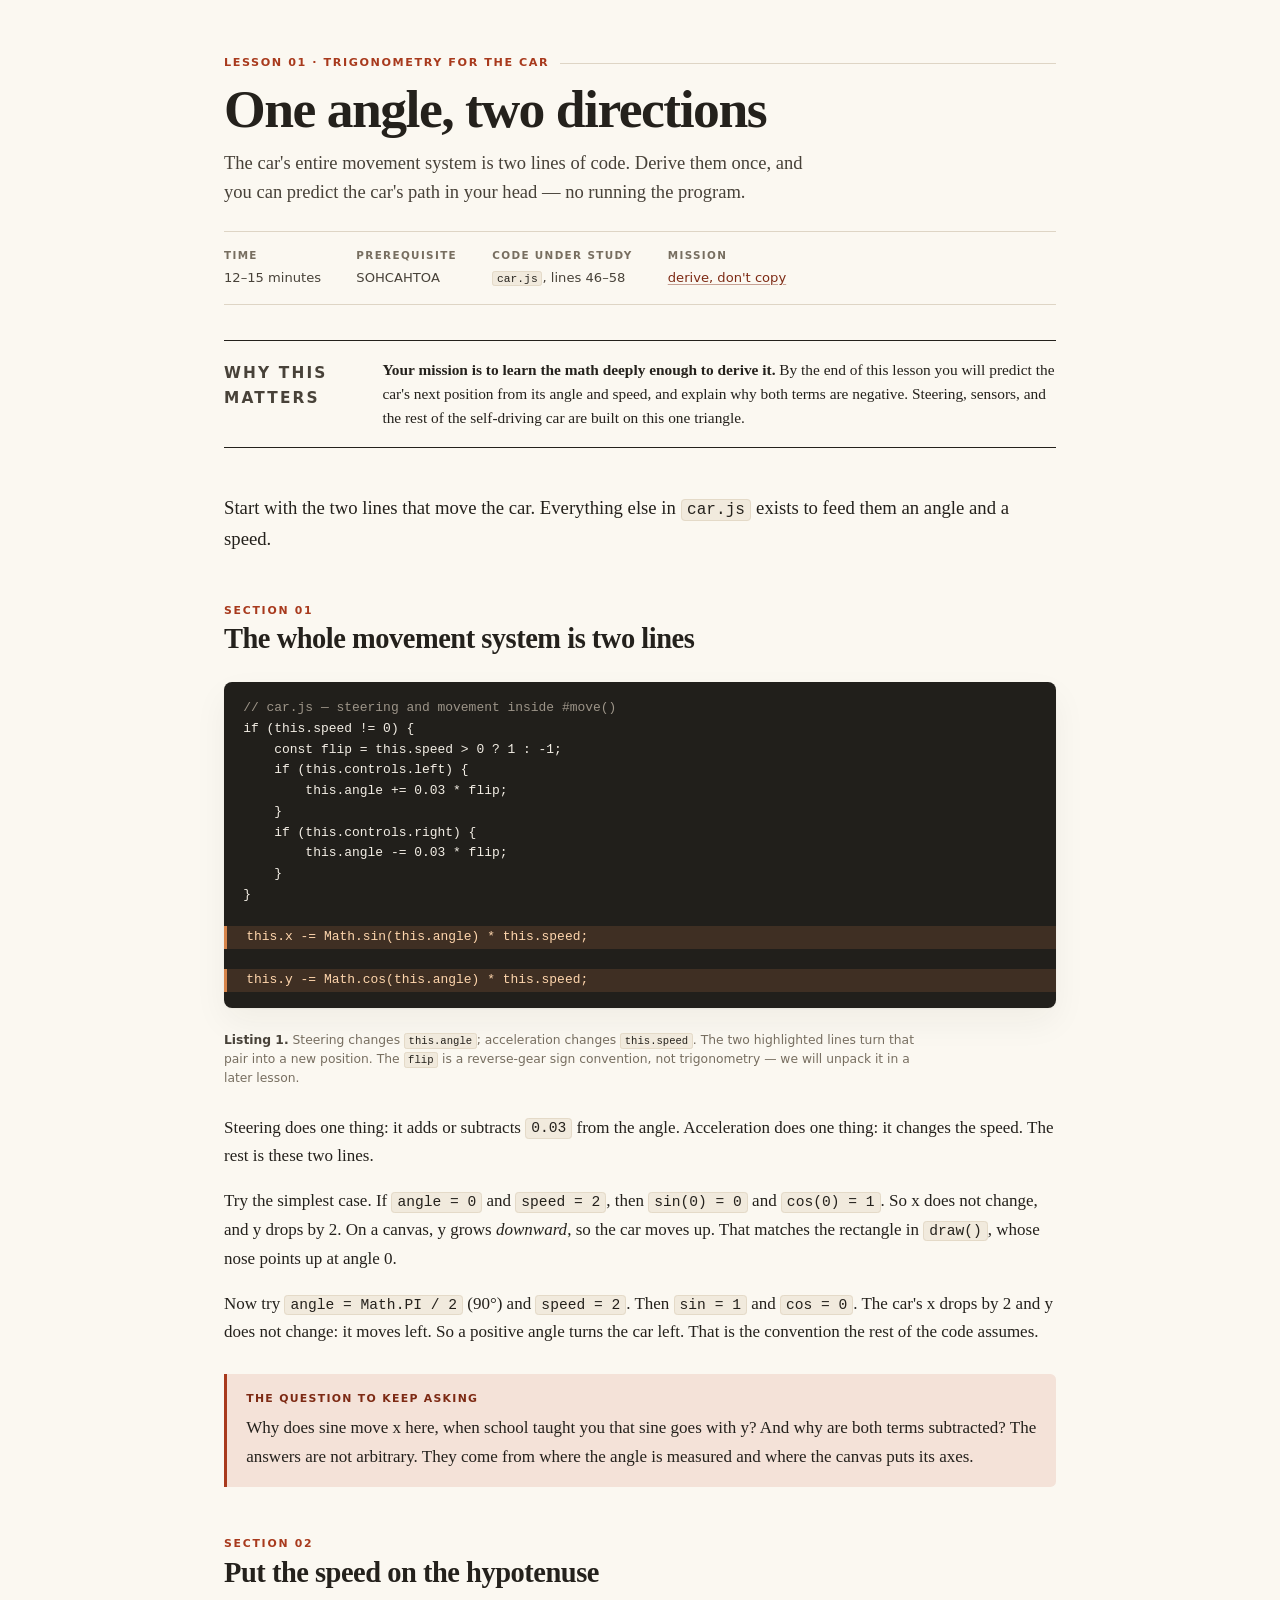
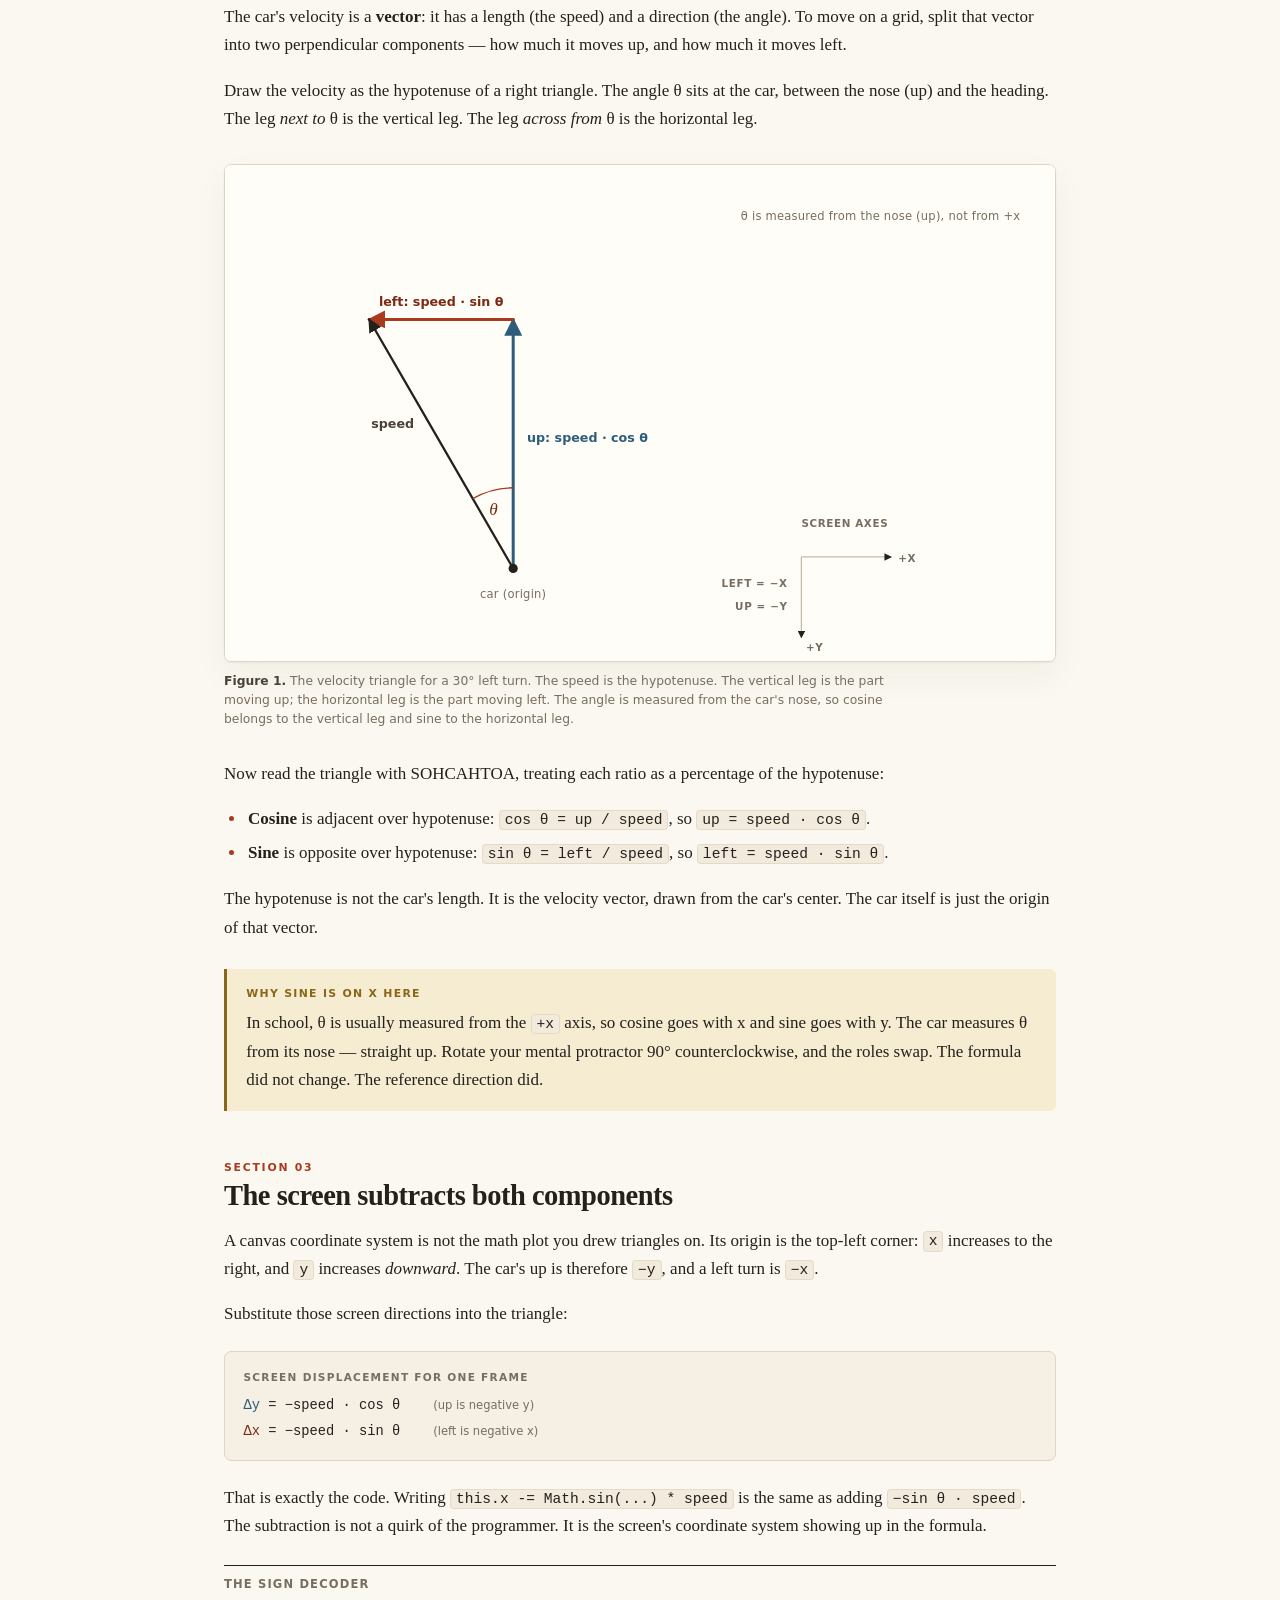
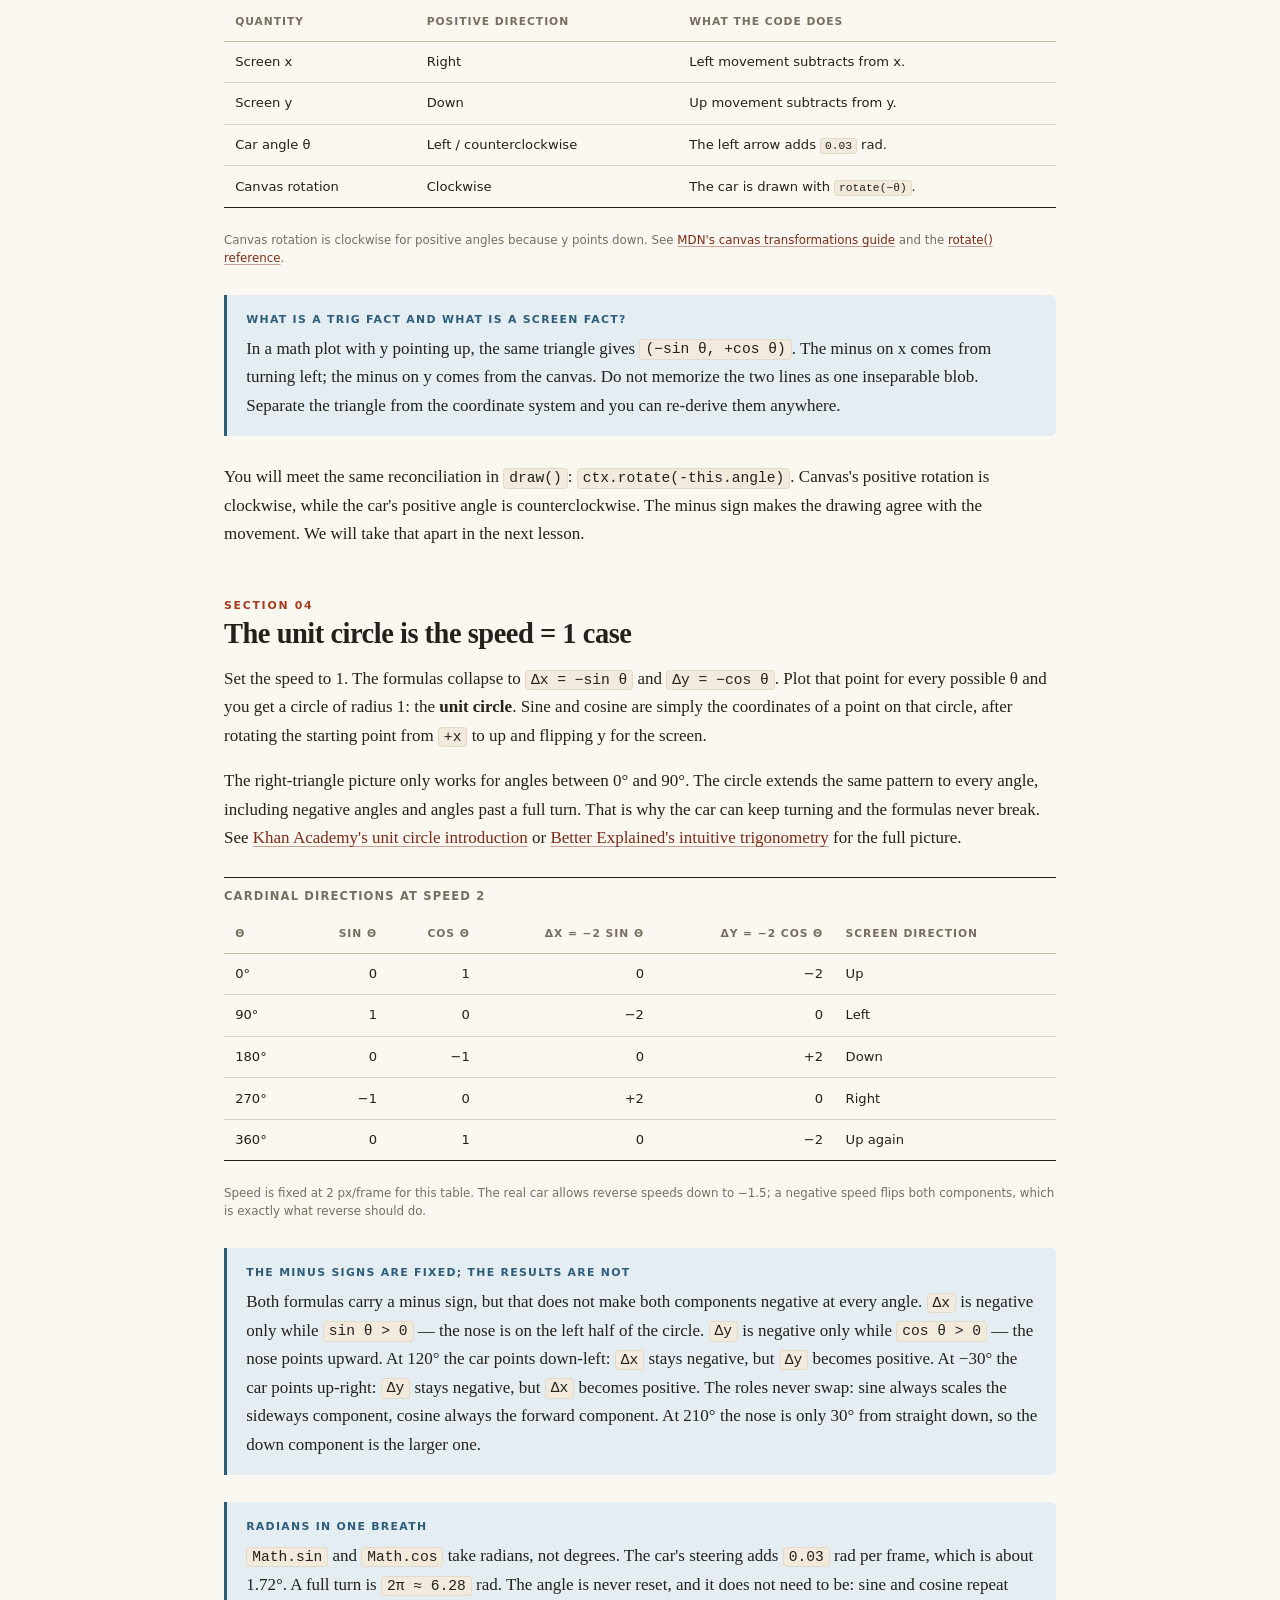
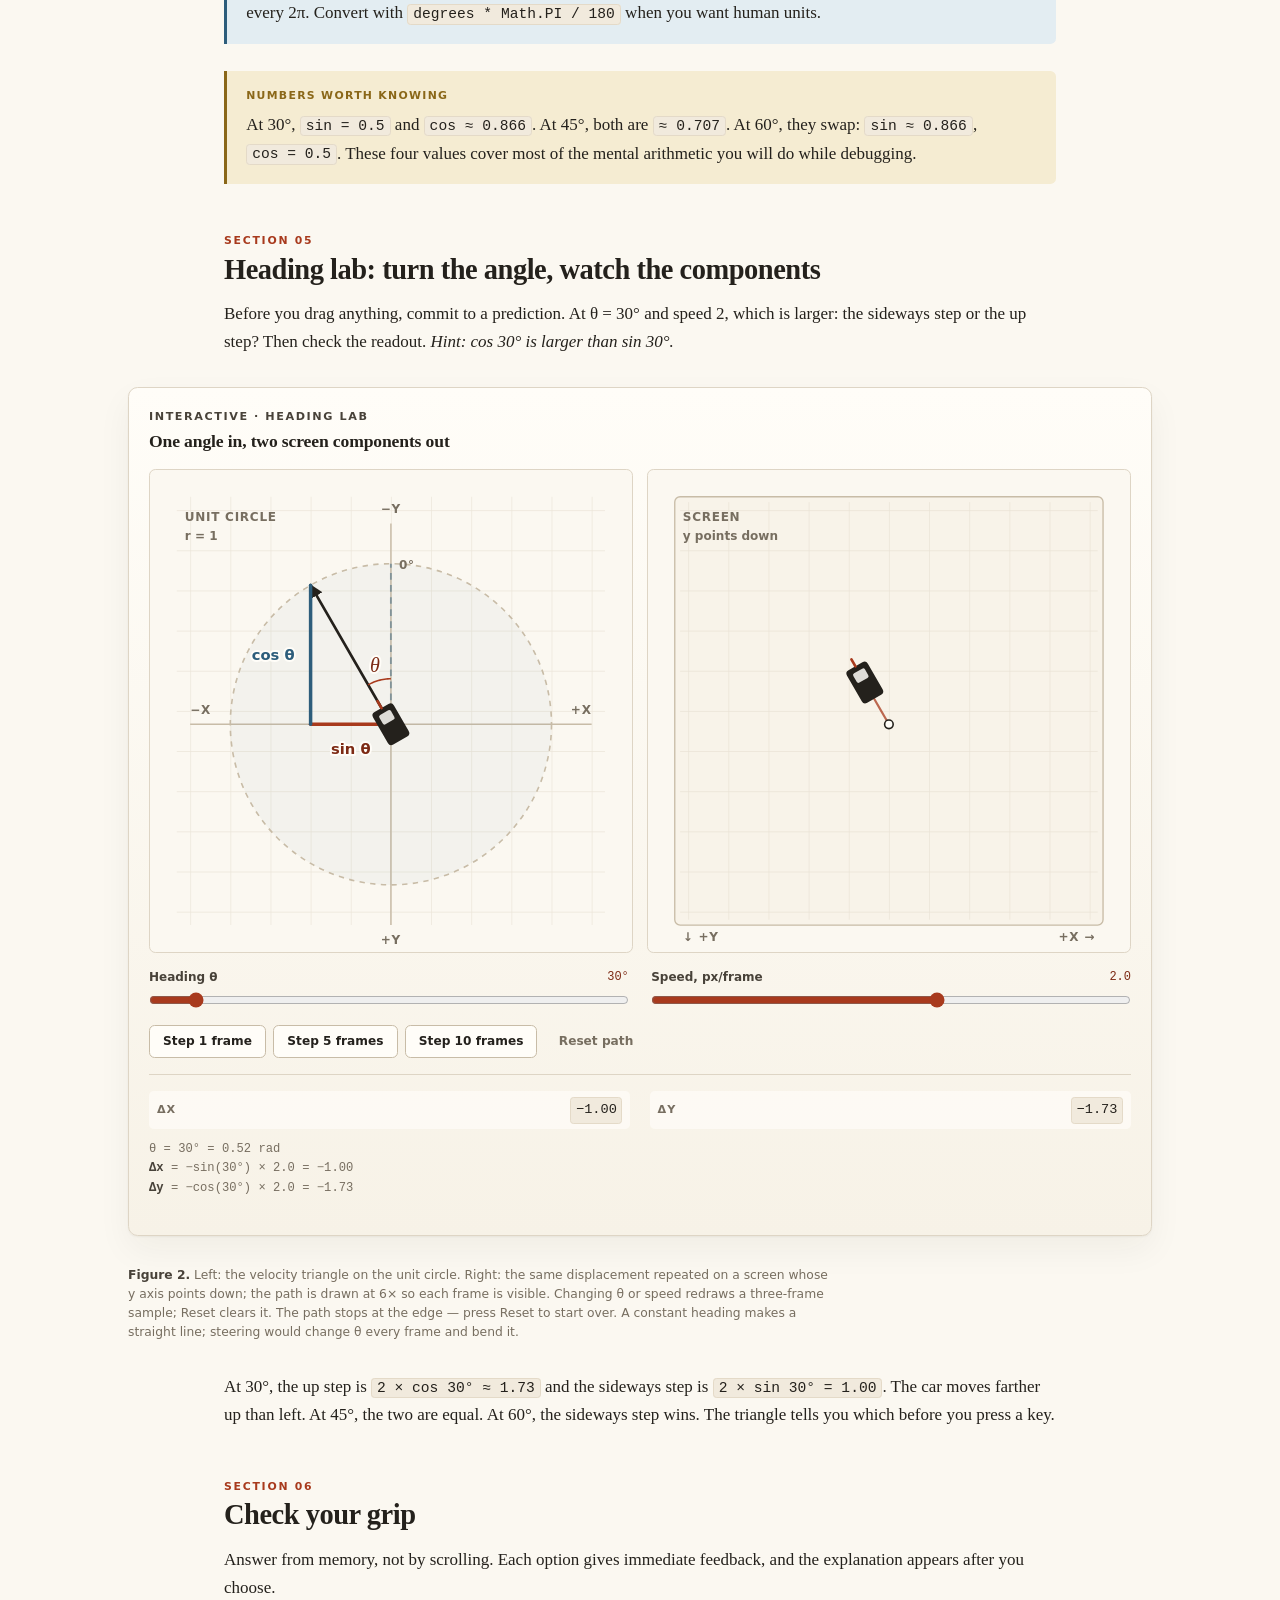
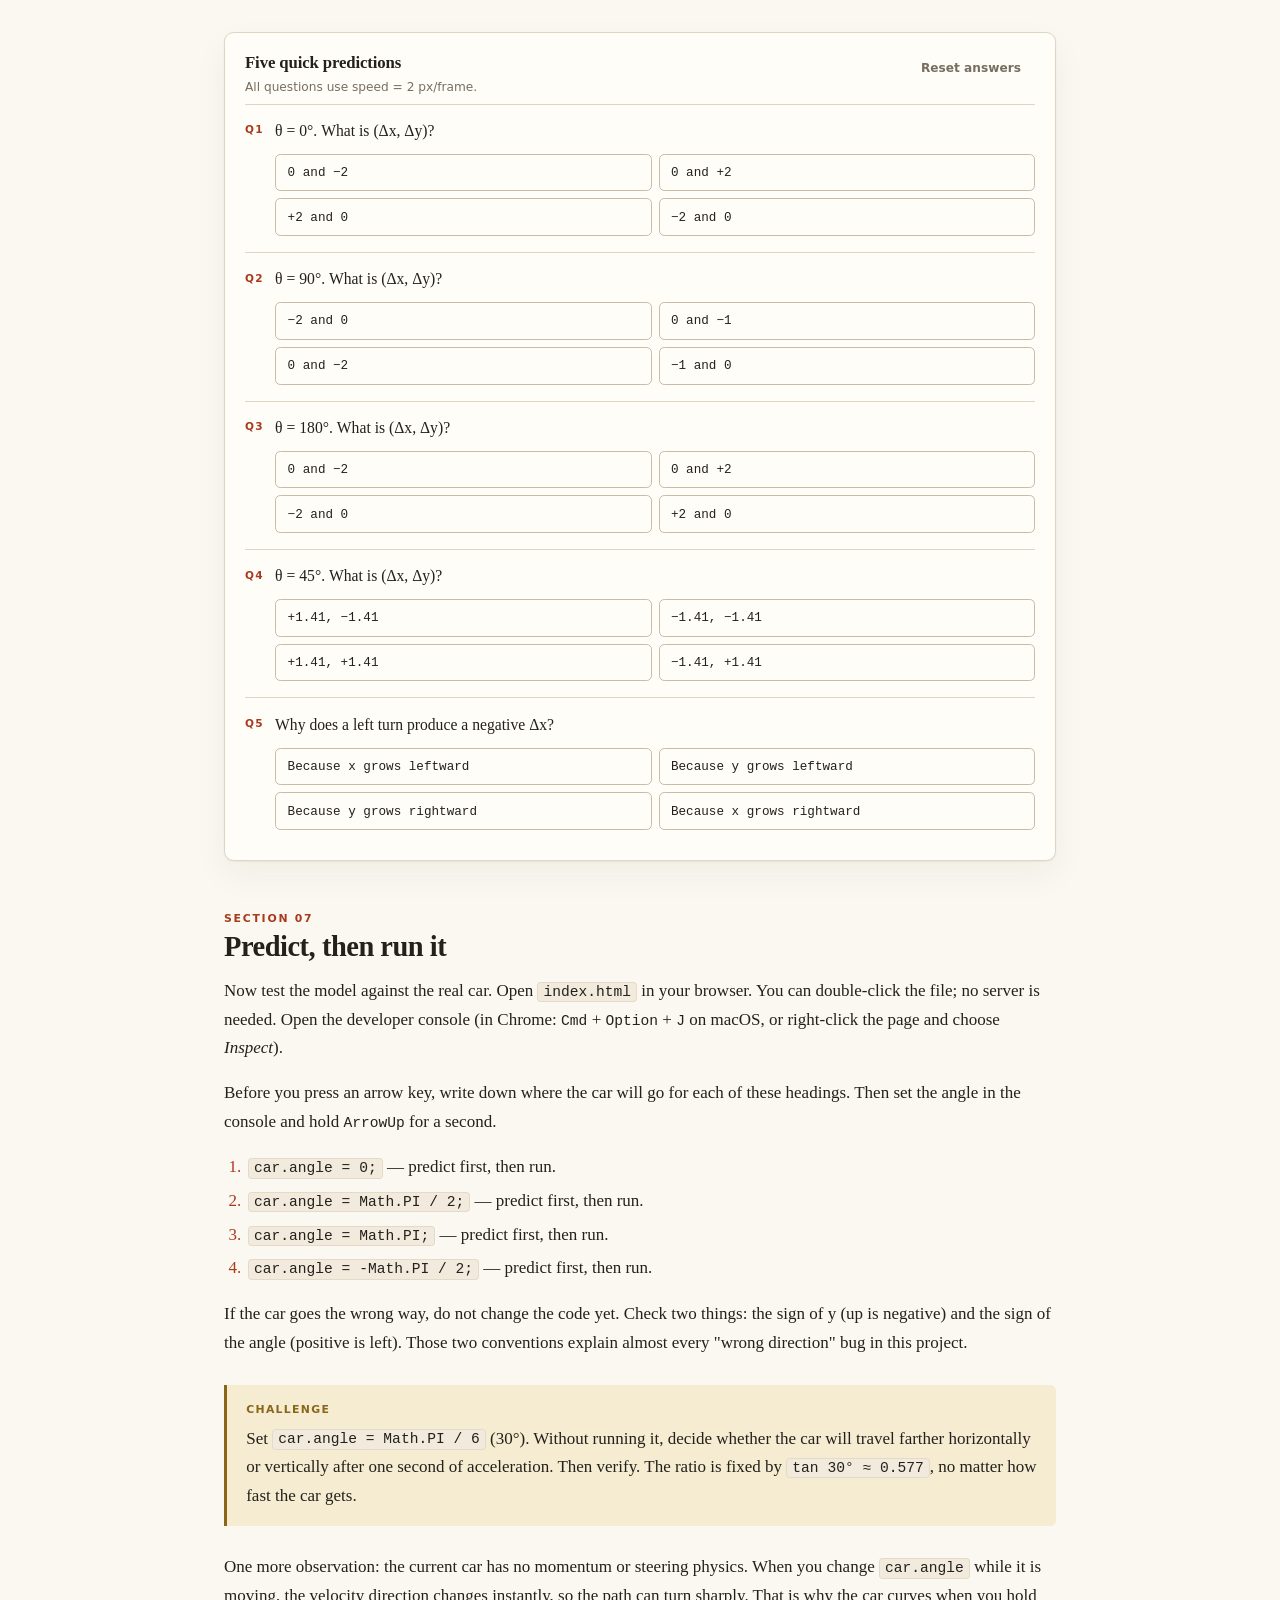
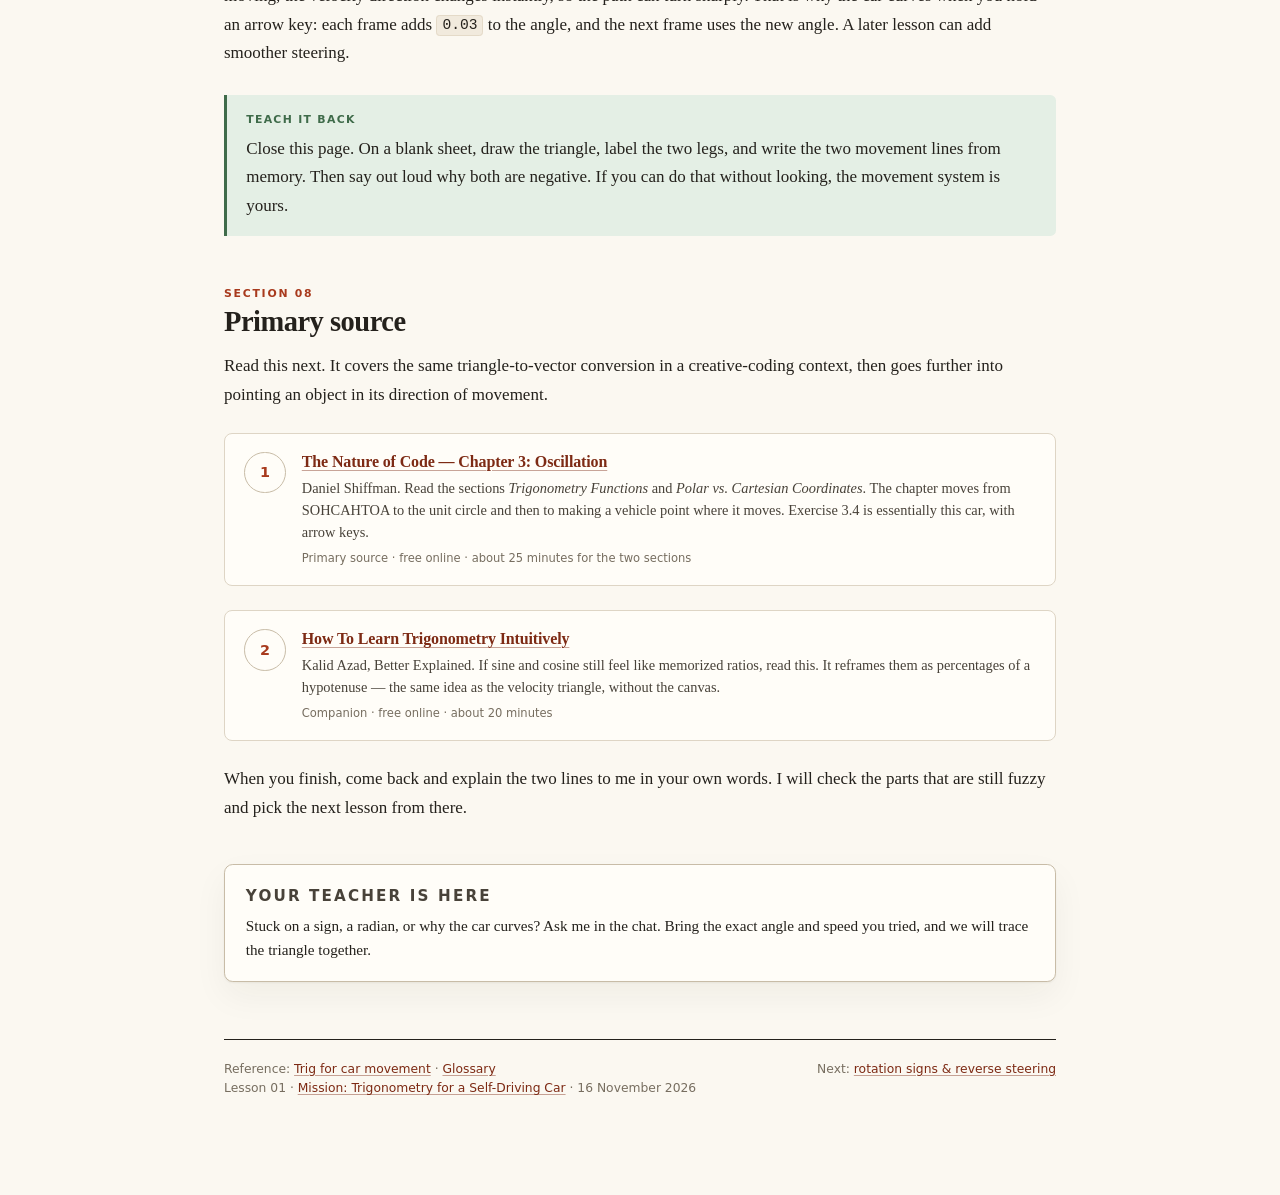
==== lessons/0001-angle-to-motion.html @ 27a18970 "initial commit" ====
<!DOCTYPE html>
<html lang="en">
<head>
  <meta charset="UTF-8">
  <meta name="viewport" content="width=device-width, initial-scale=1.0">
  <title>Lesson 01 — One angle, two directions</title>
  <meta name="description" content="Derive the car's movement code from the velocity triangle: why sine drives x, cosine drives y, and why both are negative on a canvas.">
  <link rel="stylesheet" href="../assets/lesson.css">
</head>
<body>
  <article class="lesson">
    <header class="lesson-header">
      <p class="kicker">Lesson 01 · Trigonometry for the car</p>
      <h1>One angle, two directions</h1>
      <p class="dek">The car's entire movement system is two lines of code. Derive them once, and you can predict the car's path in your head — no running the program.</p>

      <dl class="meta">
        <div>
          <dt>Time</dt>
          <dd>12–15 minutes</dd>
        </div>
        <div>
          <dt>Prerequisite</dt>
          <dd>SOHCAHTOA</dd>
        </div>
        <div>
          <dt>Code under study</dt>
          <dd><code>car.js</code>, lines 46–58</dd>
        </div>
        <div>
          <dt>Mission</dt>
          <dd><a href="../MISSION.md">derive, don't copy</a></dd>
        </div>
      </dl>
    </header>

    <aside class="mission">
      <p class="eyebrow">Why this matters</p>
      <p><strong>Your mission is to learn the math deeply enough to derive it.</strong> By the end of this lesson you will predict the car's next position from its angle and speed, and explain why both terms are negative. Steering, sensors, and the rest of the self-driving car are built on this one triangle.</p>
    </aside>

    <p class="lede">Start with the two lines that move the car. Everything else in <code>car.js</code> exists to feed them an angle and a speed.</p>

    <section aria-labelledby="section-two-lines">
      <h2 id="section-two-lines"><span class="sec-num">Section 01</span>The whole movement system is two lines</h2>

      <figure class="code-figure">
        <pre><code><span class="comment">// car.js — steering and movement inside #move()</span>
if (this.speed != 0) {
    const flip = this.speed &gt; 0 ? 1 : -1;
    if (this.controls.left) {
        this.angle += 0.03 * flip;
    }
    if (this.controls.right) {
        this.angle -= 0.03 * flip;
    }
}

<span class="hl">this.x -= Math.sin(this.angle) * this.speed;</span>
<span class="hl">this.y -= Math.cos(this.angle) * this.speed;</span></code></pre>
        <figcaption><strong>Listing 1.</strong> Steering changes <code>this.angle</code>; acceleration changes <code>this.speed</code>. The two highlighted lines turn that pair into a new position. The <code>flip</code> is a reverse-gear sign convention, not trigonometry — we will unpack it in a later lesson.</figcaption>
      </figure>

      <p>Steering does one thing: it adds or subtracts <code>0.03</code> from the angle. Acceleration does one thing: it changes the speed. The rest is these two lines.</p>

      <p>Try the simplest case. If <code>angle = 0</code> and <code>speed = 2</code>, then <code>sin(0) = 0</code> and <code>cos(0) = 1</code>. So x does not change, and y drops by 2. On a canvas, y grows <em>downward</em>, so the car moves up. That matches the rectangle in <code>draw()</code>, whose nose points up at angle 0.</p>

      <p>Now try <code>angle = Math.PI / 2</code> (90°) and <code>speed = 2</code>. Then <code>sin = 1</code> and <code>cos = 0</code>. The car's x drops by 2 and y does not change: it moves left. So a positive angle turns the car left. That is the convention the rest of the code assumes.</p>

      <aside class="callout">
        <p class="callout-title">The question to keep asking</p>
        <p>Why does sine move x here, when school taught you that sine goes with y? And why are both terms subtracted? The answers are not arbitrary. They come from where the angle is measured and where the canvas puts its axes.</p>
      </aside>
    </section>

    <section aria-labelledby="section-triangle">
      <h2 id="section-triangle"><span class="sec-num">Section 02</span>Put the speed on the hypotenuse</h2>

      <p>The car's velocity is a <strong>vector</strong>: it has a length (the speed) and a direction (the angle). To move on a grid, split that vector into two perpendicular components — how much it moves up, and how much it moves left.</p>

      <p>Draw the velocity as the hypotenuse of a right triangle. The angle θ sits at the car, between the nose (up) and the heading. The leg <em>next to</em> θ is the vertical leg. The leg <em>across from</em> θ is the horizontal leg.</p>

      <figure>
        <svg class="diagram" viewBox="0 0 720 430" role="img" aria-labelledby="velocity-triangle-title velocity-triangle-desc">
          <title id="velocity-triangle-title">The car's velocity triangle</title>
          <desc id="velocity-triangle-desc">A right triangle with the speed as the hypotenuse, an up leg of speed times cosine theta, and a left leg of speed times sine theta. The angle theta is measured from the vertical up direction.</desc>
          <defs>
            <marker id="fig-arrow-ink" viewBox="0 0 10 10" refX="9" refY="5" markerWidth="6" markerHeight="6" orient="auto">
              <path d="M 0 0 L 10 5 L 0 10 z" fill="var(--ink)"></path>
            </marker>
            <marker id="fig-arrow-x" viewBox="0 0 10 10" refX="9" refY="5" markerWidth="6" markerHeight="6" orient="auto">
              <path d="M 0 0 L 10 5 L 0 10 z" fill="var(--accent)"></path>
            </marker>
            <marker id="fig-arrow-y" viewBox="0 0 10 10" refX="9" refY="5" markerWidth="6" markerHeight="6" orient="auto">
              <path d="M 0 0 L 10 5 L 0 10 z" fill="var(--blue)"></path>
            </marker>
          </defs>

          <rect width="720" height="430" fill="var(--paper-raised)"></rect>

          <text x="690" y="48" class="diagram-label" text-anchor="end">θ is measured from the nose (up), not from +x</text>

          <g aria-hidden="true">
            <text x="500" y="314" class="axis-label">Screen axes</text>
            <line x1="500" y1="340" x2="578" y2="340" class="axis-line" marker-end="url(#fig-arrow-ink)"></line>
            <line x1="500" y1="340" x2="500" y2="410" class="axis-line" marker-end="url(#fig-arrow-ink)"></line>
            <text x="584" y="344" class="axis-label">+x</text>
            <text x="504" y="422" class="axis-label">+y</text>
            <text x="488" y="366" class="axis-label" text-anchor="end">left = −x</text>
            <text x="488" y="386" class="axis-label" text-anchor="end">up = −y</text>
          </g>

          <line x1="250" y1="350" x2="250" y2="134" class="leg-y" marker-end="url(#fig-arrow-y)"></line>
          <line x1="250" y1="134" x2="125" y2="134" class="leg-x" marker-end="url(#fig-arrow-x)"></line>
          <line x1="250" y1="350" x2="125" y2="134" class="heading-line" marker-end="url(#fig-arrow-ink)"></line>

          <path d="M 250 280 A 70 70 0 0 0 215 289.4" class="angle-arc"></path>
          <text x="233" y="304" class="angle-label" text-anchor="middle">θ</text>

          <text x="262" y="240" class="comp-label comp-label--y">up: speed · cos θ</text>
          <text x="187.5" y="122" class="comp-label comp-label--x" text-anchor="middle">left: speed · sin θ</text>
          <text x="164" y="228" class="speed-label" text-anchor="end">speed</text>

          <circle cx="250" cy="350" r="4" class="origin-dot"></circle>
          <text x="250" y="376" class="diagram-label" text-anchor="middle">car (origin)</text>
        </svg>
        <figcaption><strong>Figure 1.</strong> The velocity triangle for a 30° left turn. The speed is the hypotenuse. The vertical leg is the part moving up; the horizontal leg is the part moving left. The angle is measured from the car's nose, so cosine belongs to the vertical leg and sine to the horizontal leg.</figcaption>
      </figure>

      <p>Now read the triangle with SOHCAHTOA, treating each ratio as a percentage of the hypotenuse:</p>

      <ul>
        <li><strong>Cosine</strong> is adjacent over hypotenuse: <code>cos θ = up / speed</code>, so <code>up = speed · cos θ</code>.</li>
        <li><strong>Sine</strong> is opposite over hypotenuse: <code>sin θ = left / speed</code>, so <code>left = speed · sin θ</code>.</li>
      </ul>

      <p>The hypotenuse is not the car's length. It is the velocity vector, drawn from the car's center. The car itself is just the origin of that vector.</p>

      <aside class="callout callout--gold">
        <p class="callout-title">Why sine is on x here</p>
        <p>In school, θ is usually measured from the <code>+x</code> axis, so cosine goes with x and sine goes with y. The car measures θ from its nose — straight up. Rotate your mental protractor 90° counterclockwise, and the roles swap. The formula did not change. The reference direction did.</p>
      </aside>
    </section>

    <section aria-labelledby="section-screen">
      <h2 id="section-screen"><span class="sec-num">Section 03</span>The screen subtracts both components</h2>

      <p>A canvas coordinate system is not the math plot you drew triangles on. Its origin is the top-left corner: <code>x</code> increases to the right, and <code>y</code> increases <em>downward</em>. The car's up is therefore <code>−y</code>, and a left turn is <code>−x</code>.</p>

      <p>Substitute those screen directions into the triangle:</p>

      <div class="formula-block">
        <span class="formula-label">Screen displacement for one frame</span>
        <span class="y">Δy</span> = −speed · cos θ &nbsp;&nbsp; <span style="color: var(--muted); font-family: var(--sans); font-size: 0.72rem;">(up is negative y)</span><br>
        <em>Δx</em> = −speed · sin θ &nbsp;&nbsp; <span style="color: var(--muted); font-family: var(--sans); font-size: 0.72rem;">(left is negative x)</span>
      </div>

      <p>That is exactly the code. Writing <code>this.x -= Math.sin(...) * speed</code> is the same as adding <code>−sin θ · speed</code>. The subtraction is not a quirk of the programmer. It is the screen's coordinate system showing up in the formula.</p>

      <div class="table-wrap">
        <table>
          <caption>The sign decoder</caption>
          <thead>
            <tr>
              <th scope="col">Quantity</th>
              <th scope="col">Positive direction</th>
              <th scope="col">What the code does</th>
            </tr>
          </thead>
          <tbody>
            <tr>
              <td>Screen x</td>
              <td>Right</td>
              <td>Left movement subtracts from x.</td>
            </tr>
            <tr>
              <td>Screen y</td>
              <td>Down</td>
              <td>Up movement subtracts from y.</td>
            </tr>
            <tr>
              <td>Car angle θ</td>
              <td>Left / counterclockwise</td>
              <td>The left arrow adds <code>0.03</code> rad.</td>
            </tr>
            <tr>
              <td>Canvas rotation</td>
              <td>Clockwise</td>
              <td>The car is drawn with <code>rotate(−θ)</code>.</td>
            </tr>
          </tbody>
        </table>
      </div>
      <p class="table-note">Canvas rotation is clockwise for positive angles because y points down. See <a href="https://developer.mozilla.org/en-US/docs/Web/API/Canvas_API/Tutorial/Transformations" target="_blank" rel="noreferrer">MDN's canvas transformations guide</a> and the <a href="https://developer.mozilla.org/en-US/docs/Web/API/CanvasRenderingContext2D/rotate" target="_blank" rel="noreferrer">rotate() reference</a>.</p>

      <aside class="callout callout--note">
        <p class="callout-title">What is a trig fact and what is a screen fact?</p>
        <p>In a math plot with y pointing up, the same triangle gives <code>(−sin θ, +cos θ)</code>. The minus on x comes from turning left; the minus on y comes from the canvas. Do not memorize the two lines as one inseparable blob. Separate the triangle from the coordinate system and you can re-derive them anywhere.</p>
      </aside>

      <p>You will meet the same reconciliation in <code>draw()</code>: <code>ctx.rotate(-this.angle)</code>. Canvas's positive rotation is clockwise, while the car's positive angle is counterclockwise. The minus sign makes the drawing agree with the movement. We will take that apart in the next lesson.</p>
    </section>

    <section aria-labelledby="section-unit-circle">
      <h2 id="section-unit-circle"><span class="sec-num">Section 04</span>The unit circle is the speed = 1 case</h2>

      <p>Set the speed to 1. The formulas collapse to <code>Δx = −sin θ</code> and <code>Δy = −cos θ</code>. Plot that point for every possible θ and you get a circle of radius 1: the <strong>unit circle</strong>. Sine and cosine are simply the coordinates of a point on that circle, after rotating the starting point from <code>+x</code> to up and flipping y for the screen.</p>

      <p>The right-triangle picture only works for angles between 0° and 90°. The circle extends the same pattern to every angle, including negative angles and angles past a full turn. That is why the car can keep turning and the formulas never break. See <a href="https://www.khanacademy.org/math/trigonometry/unit-circle-trig-func/unit-circle-definition-of-trig-functions/v/unit-circle-definition-of-trig-functions-1" target="_blank" rel="noreferrer">Khan Academy's unit circle introduction</a> or <a href="https://betterexplained.com/articles/intuitive-trigonometry/" target="_blank" rel="noreferrer">Better Explained's intuitive trigonometry</a> for the full picture.</p>

      <div class="table-wrap">
        <table>
          <caption>Cardinal directions at speed 2</caption>
          <thead>
            <tr>
              <th scope="col">θ</th>
              <th scope="col" class="num">sin θ</th>
              <th scope="col" class="num">cos θ</th>
              <th scope="col" class="num">Δx = −2 sin θ</th>
              <th scope="col" class="num">Δy = −2 cos θ</th>
              <th scope="col">Screen direction</th>
            </tr>
          </thead>
          <tbody>
            <tr>
              <td>0°</td>
              <td class="num">0</td>
              <td class="num">1</td>
              <td class="num">0</td>
              <td class="num">−2</td>
              <td>Up</td>
            </tr>
            <tr>
              <td>90°</td>
              <td class="num">1</td>
              <td class="num">0</td>
              <td class="num">−2</td>
              <td class="num">0</td>
              <td>Left</td>
            </tr>
            <tr>
              <td>180°</td>
              <td class="num">0</td>
              <td class="num">−1</td>
              <td class="num">0</td>
              <td class="num">+2</td>
              <td>Down</td>
            </tr>
            <tr>
              <td>270°</td>
              <td class="num">−1</td>
              <td class="num">0</td>
              <td class="num">+2</td>
              <td class="num">0</td>
              <td>Right</td>
            </tr>
            <tr>
              <td>360°</td>
              <td class="num">0</td>
              <td class="num">1</td>
              <td class="num">0</td>
              <td class="num">−2</td>
              <td>Up again</td>
            </tr>
          </tbody>
        </table>
      </div>
      <p class="table-note">Speed is fixed at 2 px/frame for this table. The real car allows reverse speeds down to −1.5; a negative speed flips both components, which is exactly what reverse should do.</p>

      <aside class="callout callout--note">
        <p class="callout-title">The minus signs are fixed; the results are not</p>
        <p>Both formulas carry a minus sign, but that does not make both components negative at every angle. <code>Δx</code> is negative only while <code>sin θ &gt; 0</code> — the nose is on the left half of the circle. <code>Δy</code> is negative only while <code>cos θ &gt; 0</code> — the nose points upward. At 120° the car points down-left: <code>Δx</code> stays negative, but <code>Δy</code> becomes positive. At −30° the car points up-right: <code>Δy</code> stays negative, but <code>Δx</code> becomes positive. The roles never swap: sine always scales the sideways component, cosine always the forward component. At 210° the nose is only 30° from straight down, so the down component is the larger one.</p>
      </aside>

      <aside class="callout callout--note">
        <p class="callout-title">Radians in one breath</p>
        <p><code>Math.sin</code> and <code>Math.cos</code> take radians, not degrees. The car's steering adds <code>0.03</code> rad per frame, which is about 1.72°. A full turn is <code>2π ≈ 6.28</code> rad. The angle is never reset, and it does not need to be: sine and cosine repeat every 2π. Convert with <code>degrees * Math.PI / 180</code> when you want human units.</p>
      </aside>

      <aside class="callout callout--gold">
        <p class="callout-title">Numbers worth knowing</p>
        <p>At 30°, <code>sin = 0.5</code> and <code>cos ≈ 0.866</code>. At 45°, both are <code>≈ 0.707</code>. At 60°, they swap: <code>sin ≈ 0.866</code>, <code>cos = 0.5</code>. These four values cover most of the mental arithmetic you will do while debugging.</p>
      </aside>
    </section>

    <section aria-labelledby="section-lab">
      <h2 id="section-lab"><span class="sec-num">Section 05</span>Heading lab: turn the angle, watch the components</h2>

      <p>Before you drag anything, commit to a prediction. At θ = 30° and speed 2, which is larger: the sideways step or the up step? Then check the readout. <em>Hint: cos 30° is larger than sin 30°.</em></p>

      <figure class="figure-wide">
        <div class="lab" data-heading-lab>
          <div class="lab-head">
            <div>
              <p class="eyebrow">Interactive · Heading lab</p>
              <h3>One angle in, two screen components out</h3>
            </div>
          </div>

          <div class="lab-grid">
            <div class="lab-panel">
              <svg class="lab-svg" viewBox="0 0 360 360" role="img" aria-labelledby="lab-circle-title">
                <title id="lab-circle-title">Unit circle: the car's heading and its sine and cosine components</title>
                <defs>
                  <pattern id="lab-grid-circle" width="30" height="30" patternUnits="userSpaceOnUse">
                    <path d="M 30 0 L 0 0 0 30" fill="none" stroke="var(--rule)" stroke-width="1"></path>
                  </pattern>
                  <marker id="lab-arrow-circle" viewBox="0 0 10 10" refX="9" refY="5" markerWidth="5" markerHeight="5" orient="auto">
                    <path d="M 0 0 L 10 5 L 0 10 z" fill="var(--ink)"></path>
                  </marker>
                </defs>

                <rect x="20" y="20" width="320" height="320" fill="url(#lab-grid-circle)" opacity="0.55"></rect>
                <line x1="30" y1="190" x2="330" y2="190" class="axis-line"></line>
                <line x1="180" y1="40" x2="180" y2="340" class="axis-line"></line>
                <text x="330" y="182" class="axis-label" text-anchor="end">+x</text>
                <text x="180" y="32" class="axis-label" text-anchor="middle">−y</text>
                <text x="180" y="354" class="axis-label" text-anchor="middle">+y</text>
                <text x="30" y="182" class="axis-label">−x</text>
                <text x="26" y="38" class="axis-label">unit circle</text>
                <text x="26" y="52" class="axis-label" style="text-transform: none; letter-spacing: 0;">r = 1</text>

                <circle cx="180" cy="190" r="120" class="unit-circle"></circle>
                <line x1="180" y1="190" x2="180" y2="70" class="leg-y-dashed" opacity="0.45"></line>
                <text x="186" y="74" class="axis-label">0°</text>

                <line data-lab-heading x1="180" y1="190" x2="180" y2="70" class="heading-line" marker-end="url(#lab-arrow-circle)"></line>
                <line data-lab-leg-x x1="180" y1="190" x2="180" y2="190" class="leg-x"></line>
                <line data-lab-leg-y x1="180" y1="190" x2="180" y2="70" class="leg-y"></line>

                <polyline data-lab-arc class="angle-arc" points=""></polyline>
                <text data-lab-angle-label class="angle-label" x="190" y="160" text-anchor="middle">θ</text>

                <text data-lab-label-x class="comp-label comp-label--x" x="150" y="212" text-anchor="middle">sin θ</text>
                <text data-lab-label-y class="comp-label comp-label--y" x="192" y="130" text-anchor="start">cos θ</text>

                <circle cx="180" cy="190" r="3.2" class="origin-dot"></circle>
                <g data-lab-car transform="rotate(0 180 190)">
                  <rect x="171" y="176" width="18" height="28" rx="3" class="car-body"></rect>
                  <rect x="175" y="180" width="10" height="8" rx="1.5" class="car-window"></rect>
                  <line x1="180" y1="176" x2="180" y2="170" class="car-nose"></line>
                </g>
              </svg>
            </div>

            <div class="lab-panel">
              <svg class="lab-svg" viewBox="0 0 360 360" role="img" aria-labelledby="lab-screen-title">
                <title id="lab-screen-title">Screen path: the same displacement repeated, with y pointing down</title>
                <defs>
                  <pattern id="lab-grid-screen" width="30" height="30" patternUnits="userSpaceOnUse">
                    <path d="M 30 0 L 0 0 0 30" fill="none" stroke="var(--rule)" stroke-width="1"></path>
                  </pattern>
                  <clipPath id="lab-screen-clip">
                    <rect x="24" y="24" width="312" height="312" rx="4"></rect>
                  </clipPath>
                </defs>

                <rect x="20" y="20" width="320" height="320" rx="4" class="screen-bg"></rect>
                <rect x="24" y="24" width="312" height="312" fill="url(#lab-grid-screen)" opacity="0.55"></rect>
                <text x="26" y="38" class="axis-label">screen</text>
                <text x="26" y="52" class="axis-label" style="text-transform: none; letter-spacing: 0;">y points down</text>
                <text x="334" y="352" class="axis-label" text-anchor="end">+x →</text>
                <text x="26" y="352" class="axis-label">↓ +y</text>

                <g clip-path="url(#lab-screen-clip)">
                  <polyline data-lab-trail class="trail-line" points="180,190"></polyline>
                  <circle cx="180" cy="190" r="3.2" class="start-dot"></circle>
                  <g data-lab-screen-car class="car-ghost" transform="translate(180 190) rotate(0)">
                    <rect x="-9" y="-14" width="18" height="28" rx="3" class="car-body"></rect>
                    <rect x="-5" y="-10" width="10" height="8" rx="1.5" class="car-window"></rect>
                    <line x1="0" y1="-14" x2="0" y2="-20" class="car-nose"></line>
                  </g>
                </g>
              </svg>
            </div>
          </div>

          <div class="lab-controls">
            <label for="lab-angle">
              <span>Heading θ <output data-lab-angle for="lab-angle">30°</output></span>
              <input id="lab-angle" type="range" min="0" max="360" step="1" value="30" data-lab-angle-input>
            </label>
            <label for="lab-speed">
              <span>Speed, px/frame <output data-lab-speed for="lab-speed">2.0</output></span>
              <input id="lab-speed" type="range" min="0.5" max="3" step="0.1" value="2" data-lab-speed-input>
            </label>
            <div class="lab-buttons">
              <button type="button" class="btn" data-lab-step="1">Step 1 frame</button>
              <button type="button" class="btn" data-lab-step="5">Step 5 frames</button>
              <button type="button" class="btn" data-lab-step="10">Step 10 frames</button>
              <button type="button" class="btn btn-ghost" data-lab-reset>Reset path</button>
            </div>
          </div>

          <div class="lab-readout">
            <div><span>Δx</span><code data-lab-dx>−1.00</code></div>
            <div><span>Δy</span><code data-lab-dy>−1.73</code></div>
            <p class="formula" data-lab-formula></p>
          </div>
        </div>
        <figcaption><strong>Figure 2.</strong> Left: the velocity triangle on the unit circle. Right: the same displacement repeated on a screen whose y axis points down; the path is drawn at 6× so each frame is visible. Changing θ or speed redraws a three-frame sample; Reset clears it. The path stops at the edge — press Reset to start over. A constant heading makes a straight line; steering would change θ every frame and bend it.</figcaption>
      </figure>

      <p>At 30°, the up step is <code>2 × cos 30° ≈ 1.73</code> and the sideways step is <code>2 × sin 30° = 1.00</code>. The car moves farther up than left. At 45°, the two are equal. At 60°, the sideways step wins. The triangle tells you which before you press a key.</p>
    </section>

    <section aria-labelledby="section-quiz">
      <h2 id="section-quiz"><span class="sec-num">Section 06</span>Check your grip</h2>

      <p>Answer from memory, not by scrolling. Each option gives immediate feedback, and the explanation appears after you choose.</p>

      <div class="quiz" data-quiz>
        <div class="quiz-head">
          <div>
            <h3>Five quick predictions</h3>
            <p>All questions use speed = 2 px/frame.</p>
          </div>
          <button type="button" class="btn btn-ghost" data-quiz-reset>Reset answers</button>
        </div>

        <div class="quiz-question" data-question>
          <p class="quiz-prompt"><span class="quiz-num">Q1</span> θ = 0°. What is (Δx, Δy)?</p>
          <div class="quiz-options" data-options>
            <button type="button" class="quiz-option" data-option data-correct="false">−2 and 0</button>
            <button type="button" class="quiz-option" data-option data-correct="true">0 and −2</button>
            <button type="button" class="quiz-option" data-option data-correct="false">0 and +2</button>
            <button type="button" class="quiz-option" data-option data-correct="false">+2 and 0</button>
          </div>
          <p class="quiz-feedback" data-feedback aria-live="polite"></p>
          <p class="quiz-explain" data-explanation hidden>At 0°, sin 0 = 0 and cos 0 = 1. So Δx = 0 and Δy = −2. The car moves straight up, which is negative y on the canvas.</p>
        </div>

        <div class="quiz-question" data-question>
          <p class="quiz-prompt"><span class="quiz-num">Q2</span> θ = 90°. What is (Δx, Δy)?</p>
          <div class="quiz-options" data-options>
            <button type="button" class="quiz-option" data-option data-correct="true">−2 and 0</button>
            <button type="button" class="quiz-option" data-option data-correct="false">0 and −2</button>
            <button type="button" class="quiz-option" data-option data-correct="false">0 and −1</button>
            <button type="button" class="quiz-option" data-option data-correct="false">−1 and 0</button>
          </div>
          <p class="quiz-feedback" data-feedback aria-live="polite"></p>
          <p class="quiz-explain" data-explanation hidden>At 90°, sin 90° = 1 and cos 90° = 0. The full speed goes sideways: Δx = −2 and Δy = 0. The car moves left.</p>
        </div>

        <div class="quiz-question" data-question>
          <p class="quiz-prompt"><span class="quiz-num">Q3</span> θ = 180°. What is (Δx, Δy)?</p>
          <div class="quiz-options" data-options>
            <button type="button" class="quiz-option" data-option data-correct="true">0 and +2</button>
            <button type="button" class="quiz-option" data-option data-correct="false">+2 and 0</button>
            <button type="button" class="quiz-option" data-option data-correct="false">0 and −2</button>
            <button type="button" class="quiz-option" data-option data-correct="false">−2 and 0</button>
          </div>
          <p class="quiz-feedback" data-feedback aria-live="polite"></p>
          <p class="quiz-explain" data-explanation hidden>At 180°, sin = 0 and cos = −1. The formula gives Δy = −2 × (−1) = +2. The car moves down, which is positive y.</p>
        </div>

        <div class="quiz-question" data-question>
          <p class="quiz-prompt"><span class="quiz-num">Q4</span> θ = 45°. What is (Δx, Δy)?</p>
          <div class="quiz-options" data-options>
            <button type="button" class="quiz-option" data-option data-correct="true">−1.41, −1.41</button>
            <button type="button" class="quiz-option" data-option data-correct="false">+1.41, +1.41</button>
            <button type="button" class="quiz-option" data-option data-correct="false">−1.41, +1.41</button>
            <button type="button" class="quiz-option" data-option data-correct="false">+1.41, −1.41</button>
          </div>
          <p class="quiz-feedback" data-feedback aria-live="polite"></p>
          <p class="quiz-explain" data-explanation hidden>sin 45° = cos 45° ≈ 0.707, so each component is 2 × 0.707 ≈ 1.41. Both are negative: the car moves up and left.</p>
        </div>

        <div class="quiz-question" data-question>
          <p class="quiz-prompt"><span class="quiz-num">Q5</span> Why does a left turn produce a negative Δx?</p>
          <div class="quiz-options" data-options>
            <button type="button" class="quiz-option" data-option data-correct="true">Because x grows rightward</button>
            <button type="button" class="quiz-option" data-option data-correct="false">Because x grows leftward</button>
            <button type="button" class="quiz-option" data-option data-correct="false">Because y grows rightward</button>
            <button type="button" class="quiz-option" data-option data-correct="false">Because y grows leftward</button>
          </div>
          <p class="quiz-feedback" data-feedback aria-live="polite"></p>
          <p class="quiz-explain" data-explanation hidden>Moving left means decreasing x, and canvas x increases to the right. The negative sign comes from the screen convention, not from sine.</p>
        </div>
      </div>
    </section>

    <section aria-labelledby="section-apply">
      <h2 id="section-apply"><span class="sec-num">Section 07</span>Predict, then run it</h2>

      <p>Now test the model against the real car. Open <code>index.html</code> in your browser. You can double-click the file; no server is needed. Open the developer console (in Chrome: <kbd>Cmd</kbd> + <kbd>Option</kbd> + <kbd>J</kbd> on macOS, or right-click the page and choose <em>Inspect</em>).</p>

      <p>Before you press an arrow key, write down where the car will go for each of these headings. Then set the angle in the console and hold <kbd>ArrowUp</kbd> for a second.</p>

      <ol>
        <li><code>car.angle = 0;</code> — predict first, then run.</li>
        <li><code>car.angle = Math.PI / 2;</code> — predict first, then run.</li>
        <li><code>car.angle = Math.PI;</code> — predict first, then run.</li>
        <li><code>car.angle = -Math.PI / 2;</code> — predict first, then run.</li>
      </ol>

      <p>If the car goes the wrong way, do not change the code yet. Check two things: the sign of y (up is negative) and the sign of the angle (positive is left). Those two conventions explain almost every "wrong direction" bug in this project.</p>

      <aside class="callout callout--gold">
        <p class="callout-title">Challenge</p>
        <p>Set <code>car.angle = Math.PI / 6</code> (30°). Without running it, decide whether the car will travel farther horizontally or vertically after one second of acceleration. Then verify. The ratio is fixed by <code>tan 30° ≈ 0.577</code>, no matter how fast the car gets.</p>
      </aside>

      <p>One more observation: the current car has no momentum or steering physics. When you change <code>car.angle</code> while it is moving, the velocity direction changes instantly, so the path can turn sharply. That is why the car curves when you hold an arrow key: each frame adds <code>0.03</code> to the angle, and the next frame uses the new angle. A later lesson can add smoother steering.</p>

      <aside class="callout callout--win">
        <p class="callout-title">Teach it back</p>
        <p>Close this page. On a blank sheet, draw the triangle, label the two legs, and write the two movement lines from memory. Then say out loud why both are negative. If you can do that without looking, the movement system is yours.</p>
      </aside>
    </section>

    <section aria-labelledby="section-source">
      <h2 id="section-source"><span class="sec-num">Section 08</span>Primary source</h2>

      <p>Read this next. It covers the same triangle-to-vector conversion in a creative-coding context, then goes further into pointing an object in its direction of movement.</p>

      <div class="source-card">
        <div class="source-mark" aria-hidden="true">1</div>
        <div>
          <h3><a href="https://natureofcode.com/oscillation/" target="_blank" rel="noreferrer">The Nature of Code — Chapter 3: Oscillation</a></h3>
          <p>Daniel Shiffman. Read the sections <em>Trigonometry Functions</em> and <em>Polar vs. Cartesian Coordinates</em>. The chapter moves from SOHCAHTOA to the unit circle and then to making a vehicle point where it moves. Exercise 3.4 is essentially this car, with arrow keys.</p>
          <p class="source-meta">Primary source · free online · about 25 minutes for the two sections</p>
        </div>
      </div>

      <div class="source-card">
        <div class="source-mark" aria-hidden="true">2</div>
        <div>
          <h3><a href="https://betterexplained.com/articles/intuitive-trigonometry/" target="_blank" rel="noreferrer">How To Learn Trigonometry Intuitively</a></h3>
          <p>Kalid Azad, Better Explained. If sine and cosine still feel like memorized ratios, read this. It reframes them as percentages of a hypotenuse — the same idea as the velocity triangle, without the canvas.</p>
          <p class="source-meta">Companion · free online · about 20 minutes</p>
        </div>
      </div>

      <p>When you finish, come back and explain the two lines to me in your own words. I will check the parts that are still fuzzy and pick the next lesson from there.</p>
    </section>

    <aside class="teacher">
      <p class="eyebrow">Your teacher is here</p>
      <p>Stuck on a sign, a radian, or why the car curves? Ask me in the chat. Bring the exact angle and speed you tried, and we will trace the triangle together.</p>
    </aside>

    <footer class="lesson-footer">
      <nav class="footer-nav" aria-label="Lesson navigation">
        <span>Reference: <a href="../reference/trig-for-car-movement.html">Trig for car movement</a> · <a href="../reference/trig-glossary.html">Glossary</a></span>
        <span>Next: <a href="../reference/trig-for-car-movement.html#canvas-rotation">rotation signs &amp; reverse steering</a></span>
      </nav>
      <p>Lesson 01 · <a href="../MISSION.md">Mission: Trigonometry for a Self-Driving Car</a> · 16 November 2026</p>
    </footer>
  </article>

  <script src="../assets/quiz.js"></script>
  <script src="../assets/heading-lab.js"></script>
</body>
</html>
---- assets/lesson.css ----
/* =========================================================================
   Shared course stylesheet
   Every lesson and reference document links this file.
   Palette: warm paper, ink, rust accent, blue for the vertical component.
   ========================================================================= */

:root {
  --paper: #fbf8f1;
  --paper-raised: #fffdf8;
  --ink: #24211c;
  --ink-soft: #484239;
  --muted: #776e60;
  --rule: #ded5c5;
  --rule-strong: #c8bca7;
  --accent: #a83a1d;
  --accent-ink: #7d2a14;
  --accent-wash: #f4e2d8;
  --blue: #2d5d7b;
  --blue-wash: #e3edf2;
  --green: #3f6b4a;
  --green-wash: #e4efe5;
  --gold: #8a6718;
  --gold-wash: #f5ecd2;
  --serif: "Iowan Old Style", "Palatino Linotype", Palatino, "Book Antiqua", Georgia, serif;
  --sans: -apple-system, BlinkMacSystemFont, "Segoe UI", system-ui, sans-serif;
  --mono: "SFMono-Regular", ui-monospace, "JetBrains Mono", Menlo, Consolas, monospace;
  --measure: 52rem;
  --wide: 64rem;
  --shadow: 0 1px 2px rgba(36, 33, 28, 0.05), 0 14px 34px rgba(36, 33, 28, 0.05);
}

* {
  box-sizing: border-box;
}

html {
  scroll-behavior: smooth;
}

body {
  margin: 0;
  background:
    radial-gradient(1100px 620px at 82% -8%, rgba(168, 58, 29, 0.05), transparent 62%),
    var(--paper);
  color: var(--ink);
  font-family: var(--serif);
  font-size: 1.0625rem;
  line-height: 1.68;
  font-variant-numeric: oldstyle-nums proportional-nums;
  -webkit-font-smoothing: antialiased;
  text-rendering: optimizeLegibility;
  overflow-x: clip;
}

::selection {
  background: var(--accent-wash);
  color: var(--accent-ink);
}

/* ---------- Page frame ---------- */

.lesson,
.reference {
  width: min(100% - 2.5rem, var(--measure));
  margin: 0 auto;
  padding: 3.4rem 0 5rem;
}

.reference {
  width: min(100% - 2.5rem, 54rem);
}

/* ---------- Header ---------- */

.lesson-header,
.ref-header {
  margin-bottom: 2.2rem;
}

.kicker,
.eyebrow {
  margin: 0;
  font-family: var(--sans);
  font-size: 0.7rem;
  font-weight: 700;
  letter-spacing: 0.14em;
  text-transform: uppercase;
  color: var(--accent);
}

.kicker {
  display: flex;
  align-items: center;
  gap: 0.7rem;
}

.kicker::after {
  content: "";
  height: 1px;
  flex: 1;
  background: var(--rule);
}

h1 {
  margin: 0.55rem 0 0.8rem;
  font-size: clamp(2.3rem, 5.4vw, 3.35rem);
  line-height: 1.02;
  font-weight: 600;
  letter-spacing: -0.028em;
}

.dek {
  margin: 0;
  max-width: 38rem;
  font-size: 1.16rem;
  line-height: 1.55;
  color: var(--ink-soft);
}

h2 {
  margin: 3.2rem 0 0.85rem;
  font-size: clamp(1.42rem, 2.6vw, 1.78rem);
  line-height: 1.18;
  font-weight: 600;
  letter-spacing: -0.017em;
}

h3 {
  margin: 2rem 0 0.55rem;
  font-size: 1.14rem;
  line-height: 1.3;
  font-weight: 700;
  letter-spacing: -0.008em;
}

h2 + p,
h3 + p {
  margin-top: 0;
}

.sec-num {
  display: block;
  margin-bottom: 0.28rem;
  font-family: var(--sans);
  font-size: 0.68rem;
  font-weight: 700;
  letter-spacing: 0.16em;
  text-transform: uppercase;
  color: var(--accent);
}

/* ---------- Prose ---------- */

p {
  margin: 0 0 1.05rem;
}

.lede {
  font-size: 1.17rem;
  line-height: 1.6;
}

strong {
  font-weight: 700;
}

em {
  font-style: italic;
}

a {
  color: var(--accent-ink);
  text-decoration: underline;
  text-decoration-thickness: 0.055em;
  text-underline-offset: 0.16em;
  text-decoration-color: rgba(125, 42, 20, 0.42);
  transition: color 120ms ease, text-decoration-color 120ms ease;
}

a:hover {
  color: var(--accent);
  text-decoration-color: var(--accent);
}

ul,
ol {
  margin: 0 0 1.1rem;
  padding-left: 1.35rem;
}

li {
  margin: 0.32rem 0;
  padding-left: 0.15rem;
}

li::marker {
  color: var(--accent);
}

hr {
  margin: 2.6rem 0;
  border: 0;
  border-top: 1px solid var(--rule);
}

/* ---------- Mission strip ---------- */

.mission {
  display: grid;
  grid-template-columns: 8.5rem minmax(0, 1fr);
  gap: 1.4rem;
  margin: 2rem 0 2.8rem;
  padding: 1.05rem 0;
  border-top: 1px solid var(--ink);
  border-bottom: 1px solid var(--ink);
}

.mission p {
  margin: 0;
  font-size: 0.96rem;
  line-height: 1.58;
}

.mission .eyebrow {
  padding-top: 0.22rem;
  color: var(--ink-soft);
}

/* ---------- Metadata ---------- */

.meta {
  display: flex;
  flex-wrap: wrap;
  gap: 1.5rem 2.2rem;
  margin: 1.5rem 0 0;
  padding: 0.95rem 0;
  border-top: 1px solid var(--rule);
  border-bottom: 1px solid var(--rule);
  font-family: var(--sans);
}

.meta div {
  display: flex;
  flex-direction: column;
  gap: 0.12rem;
}

.meta dt {
  font-size: 0.65rem;
  font-weight: 700;
  letter-spacing: 0.13em;
  text-transform: uppercase;
  color: var(--muted);
}

.meta dd {
  margin: 0;
  font-size: 0.82rem;
  color: var(--ink-soft);
}

/* ---------- Callouts ---------- */

.callout {
  margin: 1.7rem 0;
  padding: 1rem 1.15rem 1rem 1.2rem;
  border-left: 3px solid var(--accent);
  border-radius: 0 0.35rem 0.35rem 0;
  background: var(--accent-wash);
}

.callout > :last-child {
  margin-bottom: 0;
}

.callout-title {
  margin: 0 0 0.35rem;
  font-family: var(--sans);
  font-size: 0.68rem;
  font-weight: 700;
  letter-spacing: 0.12em;
  text-transform: uppercase;
  color: var(--accent-ink);
}

.callout--note {
  border-left-color: var(--blue);
  background: var(--blue-wash);
}

.callout--note .callout-title {
  color: var(--blue);
}

.callout--win {
  border-left-color: var(--green);
  background: var(--green-wash);
}

.callout--win .callout-title {
  color: var(--green);
}

.callout--gold {
  border-left-color: var(--gold);
  background: var(--gold-wash);
}

.callout--gold .callout-title {
  color: var(--gold);
}

/* ---------- Big principle ---------- */

.principle {
  margin: 2.1rem 0;
  padding: 1.35rem 1rem;
  border-top: 1px solid var(--rule-strong);
  border-bottom: 1px solid var(--rule-strong);
  font-size: 1.28rem;
  line-height: 1.42;
  font-style: italic;
  text-align: center;
  color: var(--ink-soft);
}

.principle strong {
  color: var(--ink);
  font-style: normal;
}

/* ---------- Code ---------- */

code,
kbd,
pre,
samp {
  font-family: var(--mono);
  font-size: 0.86em;
  font-variant-numeric: tabular-nums lining-nums;
}

:not(pre) > code {
  padding: 0.08em 0.34em;
  border: 1px solid #e4dac8;
  border-radius: 0.25em;
  background: #f1eadd;
  color: var(--ink);
  white-space: nowrap;
}

pre {
  margin: 1.4rem 0;
  padding: 1.05rem 1.2rem;
  overflow-x: auto;
  border-radius: 0.5rem;
  background: #211f1b;
  color: #f4efe6;
  font-size: 0.81rem;
  line-height: 1.6;
  box-shadow: var(--shadow);
}

pre code {
  font-size: 1em;
}

pre .hl {
  display: block;
  margin: 0 -1.2rem;
  padding: 0.05rem 1.2rem;
  border-left: 3px solid #d6844a;
  background: rgba(214, 132, 74, 0.16);
  color: #ffd6ad;
}

pre .comment {
  color: #9c9488;
}

.code-figure {
  margin: 1.6rem 0;
}

.code-figure figcaption {
  margin-top: 0.55rem;
}

/* ---------- Figures ---------- */

figure {
  margin: 1.9rem 0;
}

.figure-wide {
  width: min(var(--wide), calc(100vw - 2.5rem));
  margin-left: 50%;
  transform: translateX(-50%);
}

.diagram {
  display: block;
  width: 100%;
  height: auto;
  border: 1px solid var(--rule);
  border-radius: 0.45rem;
  background: var(--paper-raised);
  box-shadow: var(--shadow);
}

figcaption {
  max-width: 44rem;
  margin-top: 0.65rem;
  font-family: var(--sans);
  font-size: 0.77rem;
  line-height: 1.55;
  color: var(--muted);
}

figcaption strong {
  color: var(--ink-soft);
}

/* ---------- Tables ---------- */

.table-wrap {
  margin: 1.5rem 0;
  overflow-x: auto;
  border-top: 1px solid var(--ink);
  border-bottom: 1px solid var(--ink);
}

table {
  width: 100%;
  border-collapse: collapse;
  font-family: var(--sans);
  font-size: 0.82rem;
  font-variant-numeric: tabular-nums lining-nums;
}

caption {
  padding: 0.55rem 0;
  font-family: var(--sans);
  font-size: 0.72rem;
  font-weight: 700;
  letter-spacing: 0.1em;
  text-align: left;
  text-transform: uppercase;
  color: var(--muted);
}

th {
  padding: 0.62rem 0.7rem;
  border-bottom: 1px solid var(--rule-strong);
  font-size: 0.67rem;
  font-weight: 700;
  letter-spacing: 0.09em;
  text-align: left;
  text-transform: uppercase;
  color: var(--muted);
  white-space: nowrap;
}

td {
  padding: 0.58rem 0.7rem;
  border-bottom: 1px solid var(--rule);
  vertical-align: top;
}

tr:last-child td {
  border-bottom: 0;
}

.num {
  text-align: right;
  font-variant-numeric: tabular-nums lining-nums;
}

.table-note {
  margin-top: 0.55rem;
  font-family: var(--sans);
  font-size: 0.74rem;
  line-height: 1.5;
  color: var(--muted);
}

/* ---------- Buttons ---------- */

.btn {
  display: inline-flex;
  align-items: center;
  justify-content: center;
  gap: 0.35rem;
  padding: 0.52rem 0.82rem;
  border: 1px solid var(--rule-strong);
  border-radius: 0.35rem;
  background: var(--paper-raised);
  color: var(--ink);
  font-family: var(--sans);
  font-size: 0.76rem;
  font-weight: 600;
  line-height: 1.2;
  cursor: pointer;
  transition: border-color 120ms ease, background 120ms ease, color 120ms ease;
}

.btn:hover {
  border-color: var(--accent);
  background: var(--accent-wash);
  color: var(--accent-ink);
}

.btn:focus-visible,
.quiz-option:focus-visible,
input[type="range"]:focus-visible {
  outline: 2px solid var(--accent);
  outline-offset: 2px;
}

.btn-primary {
  border-color: var(--ink);
  background: var(--ink);
  color: var(--paper);
}

.btn-primary:hover {
  border-color: var(--accent);
  background: var(--accent);
  color: #fff;
}

.btn-ghost {
  border-color: transparent;
  background: transparent;
  color: var(--muted);
}

.btn-ghost:hover {
  border-color: var(--rule-strong);
  background: transparent;
  color: var(--ink);
}

/* ---------- Quiz ---------- */

.quiz {
  margin: 1.8rem 0;
  padding: 1.2rem 1.25rem 0.9rem;
  border: 1px solid var(--rule);
  border-radius: 0.6rem;
  background: var(--paper-raised);
  box-shadow: var(--shadow);
}

.quiz-head {
  display: flex;
  align-items: flex-start;
  justify-content: space-between;
  gap: 1rem;
  margin-bottom: 0.4rem;
}

.quiz-head h3 {
  margin: 0;
  font-size: 1.05rem;
}

.quiz-head p {
  margin: 0.2rem 0 0;
  font-family: var(--sans);
  font-size: 0.76rem;
  color: var(--muted);
}

.quiz-question {
  padding: 0.9rem 0 1rem;
  border-top: 1px solid var(--rule);
}

.quiz-question:first-of-type {
  border-top: 0;
}

.quiz-prompt {
  display: flex;
  gap: 0.7rem;
  margin: 0;
  font-size: 0.98rem;
  line-height: 1.5;
}

.quiz-num {
  flex: 0 0 auto;
  padding-top: 0.2rem;
  font-family: var(--sans);
  font-size: 0.66rem;
  font-weight: 700;
  letter-spacing: 0.12em;
  color: var(--accent);
}

.quiz-options {
  display: grid;
  grid-template-columns: repeat(2, minmax(0, 1fr));
  gap: 0.45rem;
  margin: 0.7rem 0 0 1.9rem;
}

.quiz-option {
  padding: 0.58rem 0.7rem;
  border: 1px solid var(--rule-strong);
  border-radius: 0.33rem;
  background: #fffdf8;
  color: var(--ink);
  font-family: var(--mono);
  font-size: 0.79rem;
  font-variant-numeric: tabular-nums lining-nums;
  line-height: 1.35;
  text-align: left;
  cursor: pointer;
  transition: border-color 120ms ease, background 120ms ease, opacity 120ms ease;
}

.quiz-option:hover:not(:disabled) {
  border-color: var(--accent);
  background: var(--accent-wash);
}

.quiz-option:disabled {
  cursor: default;
}

.quiz-option.is-correct {
  border-color: var(--green);
  background: var(--green-wash);
  color: #24412b;
}

.quiz-option.is-wrong {
  border-color: var(--accent);
  background: var(--accent-wash);
  color: var(--accent-ink);
  text-decoration: line-through;
  text-decoration-thickness: 1px;
}

.quiz-option.is-muted {
  opacity: 0.45;
}

.quiz-feedback {
  min-height: 0;
  margin: 0.5rem 0 0 1.9rem;
  font-family: var(--sans);
  font-size: 0.78rem;
  font-weight: 700;
}

.quiz-feedback:empty {
  display: none;
}

.quiz-feedback.is-correct {
  color: var(--green);
}

.quiz-feedback.is-wrong {
  color: var(--accent-ink);
}

.quiz-explain {
  margin: 0.3rem 0 0 1.9rem;
  font-family: var(--sans);
  font-size: 0.78rem;
  line-height: 1.55;
  color: var(--ink-soft);
}

.quiz-explain[hidden] {
  display: none;
}

/* ---------- Interactive lab ---------- */

.lab {
  margin: 1.9rem 0;
  padding: 1.25rem;
  border: 1px solid var(--rule);
  border-radius: 0.6rem;
  background: linear-gradient(180deg, var(--paper-raised), #f7f2e7);
  box-shadow: var(--shadow);
}

.lab-head {
  display: flex;
  align-items: flex-end;
  justify-content: space-between;
  gap: 1rem;
}

.lab-head h3 {
  margin: 0.2rem 0 0;
  font-size: 1.1rem;
}

.lab-head .eyebrow {
  color: var(--ink-soft);
}

.lab-grid {
  display: grid;
  grid-template-columns: repeat(2, minmax(0, 1fr));
  gap: 0.9rem;
  margin-top: 1rem;
}

.lab-panel {
  overflow: hidden;
  border: 1px solid var(--rule);
  border-radius: 0.4rem;
  background: var(--paper);
}

.lab-svg {
  display: block;
  width: 100%;
  height: auto;
  font-family: var(--sans);
}

.lab-controls {
  display: grid;
  grid-template-columns: repeat(2, minmax(0, 1fr));
  gap: 0.9rem 1.4rem;
  margin-top: 1rem;
}

.lab-controls label {
  display: block;
  font-family: var(--sans);
  font-size: 0.75rem;
  font-weight: 600;
  line-height: 1.4;
  color: var(--ink-soft);
}

.lab-controls label output {
  float: right;
  font-family: var(--mono);
  font-size: 0.75rem;
  font-weight: 500;
  color: var(--accent-ink);
}

input[type="range"] {
  display: block;
  width: 100%;
  margin: 0.4rem 0 0;
  accent-color: var(--accent);
}

.lab-buttons {
  display: flex;
  grid-column: 1 / -1;
  flex-wrap: wrap;
  gap: 0.45rem;
  padding-top: 0.15rem;
}

.lab-readout {
  display: grid;
  grid-template-columns: repeat(2, minmax(0, 1fr));
  gap: 0.5rem 1.2rem;
  margin-top: 1rem;
  padding-top: 1rem;
  border-top: 1px solid var(--rule);
  font-family: var(--sans);
}

.lab-readout div {
  display: flex;
  align-items: baseline;
  justify-content: space-between;
  gap: 0.7rem;
  padding: 0.35rem 0.5rem;
  border-radius: 0.3rem;
  background: rgba(255, 253, 248, 0.72);
}

.lab-readout span {
  font-size: 0.7rem;
  font-weight: 700;
  letter-spacing: 0.08em;
  text-transform: uppercase;
  color: var(--muted);
}

.lab-readout code {
  font-size: 0.85rem;
  white-space: nowrap;
}

.lab-readout .formula {
  grid-column: 1 / -1;
  display: block;
  padding: 0.15rem 0 0;
  background: transparent;
  font-family: var(--mono);
  font-size: 0.76rem;
  line-height: 1.6;
  color: var(--muted);
  white-space: normal;
}

.lab-readout .formula b {
  color: var(--ink-soft);
  font-weight: 600;
}

.lab figcaption {
  max-width: none;
}

/* SVG primitives used by diagrams and the lab */

.grid-fill {
  fill: url(#lab-grid-pattern);
}

.grid-line {
  stroke: var(--rule);
  stroke-width: 1;
}

.axis-line {
  stroke: var(--rule-strong);
  stroke-width: 1.1;
}

.axis-label,
.diagram-label {
  font-family: var(--sans);
  font-size: 10px;
  fill: var(--muted);
  letter-spacing: 0.02em;
}

.axis-label {
  font-size: 9px;
  font-weight: 600;
  letter-spacing: 0.06em;
  text-transform: uppercase;
}

.unit-circle {
  fill: rgba(45, 93, 123, 0.035);
  stroke: var(--rule-strong);
  stroke-width: 1.2;
  stroke-dasharray: 4 4;
}

.origin-dot {
  fill: var(--ink);
}

.heading-line {
  stroke: var(--ink);
  stroke-width: 2;
  stroke-linecap: round;
}

.leg-x {
  stroke: var(--accent);
  stroke-width: 2.6;
  stroke-linecap: round;
}

.leg-y {
  stroke: var(--blue);
  stroke-width: 2.6;
  stroke-linecap: round;
}

.leg-x-dashed,
.leg-y-dashed {
  stroke-width: 1.4;
  stroke-dasharray: 5 4;
}

.leg-x-dashed {
  stroke: var(--accent);
}

.leg-y-dashed {
  stroke: var(--blue);
}

.comp-label {
  font-family: var(--sans);
  font-size: 11px;
  font-weight: 700;
  paint-order: stroke;
  stroke: var(--paper-raised);
  stroke-width: 3px;
  stroke-linejoin: round;
}

.comp-label--x {
  fill: var(--accent-ink);
}

.comp-label--y {
  fill: var(--blue);
}

.angle-arc {
  fill: none;
  stroke: var(--accent);
  stroke-width: 1.2;
}

.angle-label {
  font-family: var(--serif);
  font-size: 15px;
  font-style: italic;
  fill: var(--accent-ink);
  paint-order: stroke;
  stroke: var(--paper-raised);
  stroke-width: 3px;
}

.speed-label {
  font-family: var(--sans);
  font-size: 11px;
  font-weight: 700;
  fill: var(--ink-soft);
  paint-order: stroke;
  stroke: var(--paper-raised);
  stroke-width: 3px;
}

.screen-bg {
  fill: #f8f3e9;
  stroke: var(--rule-strong);
  stroke-width: 1;
}

.trail-line {
  fill: none;
  stroke: var(--accent);
  stroke-width: 1.6;
  stroke-linecap: round;
  stroke-linejoin: round;
  opacity: 0.75;
}

.start-dot {
  fill: var(--paper-raised);
  stroke: var(--ink);
  stroke-width: 1.2;
}

.start-label {
  font-family: var(--sans);
  font-size: 9px;
  font-weight: 600;
  letter-spacing: 0.06em;
  text-transform: uppercase;
  fill: var(--muted);
}

.car-body {
  fill: var(--ink);
}

.car-nose {
  stroke: var(--accent);
  stroke-width: 2;
  stroke-linecap: round;
}

.car-window {
  fill: var(--paper-raised);
  opacity: 0.85;
}

.car-ghost .car-body {
  fill: var(--ink);
}

.car-ghost .car-nose {
  stroke: var(--accent);
}

/* ---------- Source card ---------- */

.source-card {
  display: grid;
  grid-template-columns: 2.6rem minmax(0, 1fr);
  gap: 1rem;
  margin: 1.5rem 0;
  padding: 1.1rem 1.2rem;
  border: 1px solid var(--rule);
  border-radius: 0.5rem;
  background: var(--paper-raised);
}

.source-mark {
  display: flex;
  align-items: center;
  justify-content: center;
  width: 2.6rem;
  height: 2.6rem;
  border: 1px solid var(--rule-strong);
  border-radius: 50%;
  font-family: var(--sans);
  font-size: 0.9rem;
  font-weight: 700;
  color: var(--accent);
}

.source-card h3 {
  margin: 0 0 0.25rem;
  font-size: 1rem;
}

.source-card p {
  margin: 0;
  font-size: 0.9rem;
  line-height: 1.55;
  color: var(--ink-soft);
}

.source-card .source-meta {
  margin-top: 0.4rem;
  font-family: var(--sans);
  font-size: 0.72rem;
  color: var(--muted);
}

/* ---------- Teacher / footer ---------- */

.teacher {
  margin: 2.6rem 0;
  padding: 1.2rem 1.3rem;
  border: 1px solid var(--rule-strong);
  border-radius: 0.55rem;
  background: var(--paper-raised);
  box-shadow: var(--shadow);
}

.teacher p {
  margin: 0;
  font-size: 0.95rem;
  line-height: 1.58;
}

.teacher .eyebrow {
  margin-bottom: 0.35rem;
  color: var(--ink-soft);
}

.lesson-footer {
  margin-top: 3.6rem;
  padding-top: 1.2rem;
  border-top: 1px solid var(--ink);
  font-family: var(--sans);
  font-size: 0.77rem;
  line-height: 1.6;
  color: var(--muted);
}

.footer-nav {
  display: flex;
  flex-wrap: wrap;
  justify-content: space-between;
  gap: 1rem 2rem;
}

.footer-nav a {
  color: var(--accent-ink);
}

/* ---------- Reference documents ---------- */

.ref-header h1 {
  font-size: clamp(2rem, 4.5vw, 2.8rem);
}

.ref-lede {
  max-width: 42rem;
  color: var(--ink-soft);
}

.ref-grid {
  display: grid;
  grid-template-columns: repeat(2, minmax(0, 1fr));
  gap: 1rem;
  margin: 1.5rem 0;
}

.ref-card {
  padding: 1rem 1.1rem;
  border: 1px solid var(--rule);
  border-radius: 0.45rem;
  background: var(--paper-raised);
}

.ref-card h3 {
  margin: 0 0 0.45rem;
  font-size: 0.98rem;
}

.ref-card p {
  margin: 0;
  font-size: 0.88rem;
  line-height: 1.55;
  color: var(--ink-soft);
}

.ref-card p + p {
  margin-top: 0.5rem;
}

.formula-block {
  margin: 1.4rem 0;
  padding: 1rem 1.15rem;
  border: 1px solid var(--rule);
  border-radius: 0.45rem;
  background: #f5efe4;
  font-family: var(--mono);
  font-size: 0.86rem;
  line-height: 1.85;
  font-variant-numeric: tabular-nums lining-nums;
  overflow-x: auto;
}

.formula-block .formula-label {
  display: block;
  margin-bottom: 0.35rem;
  font-family: var(--sans);
  font-size: 0.66rem;
  font-weight: 700;
  letter-spacing: 0.12em;
  text-transform: uppercase;
  color: var(--muted);
}

.formula-block em {
  color: var(--accent-ink);
  font-style: normal;
}

.formula-block .y {
  color: var(--blue);
}

.glossary {
  margin: 1.5rem 0;
}

.glossary dt {
  margin-top: 1.05rem;
  font-weight: 700;
  font-size: 1rem;
}

.glossary dt:first-child {
  margin-top: 0;
}

.glossary dd {
  margin: 0.12rem 0 0;
  font-size: 0.92rem;
  line-height: 1.55;
  color: var(--ink-soft);
}

.checklist {
  margin: 1.2rem 0;
  padding: 0;
  list-style: none;
}

.checklist li {
  position: relative;
  margin: 0.5rem 0;
  padding-left: 1.65rem;
  font-size: 0.92rem;
  line-height: 1.5;
}

.checklist li::before {
  content: "→";
  position: absolute;
  left: 0;
  top: 0;
  font-family: var(--sans);
  font-size: 0.8rem;
  color: var(--accent);
}

/* ---------- Responsive ---------- */

@media (max-width: 46rem) {
  body {
    font-size: 1rem;
  }

  .lesson,
  .reference {
    width: min(100% - 1.6rem, var(--measure));
    padding: 2.2rem 0 3.6rem;
  }

  h1 {
    font-size: clamp(2rem, 10vw, 2.7rem);
  }

  .dek {
    font-size: 1.05rem;
  }

  .mission {
    grid-template-columns: 1fr;
    gap: 0.45rem;
  }

  .figure-wide {
    width: 100%;
    margin-left: 0;
    transform: none;
  }

  .lab {
    padding: 0.9rem;
  }

  .lab-grid,
  .quiz-options,
  .lab-controls,
  .lab-readout,
  .ref-grid {
    grid-template-columns: 1fr;
  }

  .lab-buttons {
    grid-column: 1;
  }

  .lab-readout .formula {
    grid-column: 1;
  }

  .quiz-options,
  .quiz-feedback,
  .quiz-explain {
    margin-left: 0;
  }

  .quiz {
    padding: 1rem 0.9rem 0.8rem;
  }

  .source-card {
    grid-template-columns: 2.2rem minmax(0, 1fr);
    gap: 0.8rem;
    padding: 0.95rem;
  }

  .source-mark {
    width: 2.2rem;
    height: 2.2rem;
    font-size: 0.8rem;
  }

  .meta {
    gap: 1rem 1.4rem;
  }

  pre {
    font-size: 0.76rem;
  }
}

@media (prefers-reduced-motion: reduce) {
  html {
    scroll-behavior: auto;
  }

  *,
  *::before,
  *::after {
    transition-duration: 0.001ms !important;
    animation-duration: 0.001ms !important;
  }
}

/* ---------- Print ---------- */

@media print {
  @page {
    margin: 16mm;
  }

  body {
    background: #fff;
    color: #000;
    font-size: 10.5pt;
    line-height: 1.5;
    overflow: visible;
  }

  .lesson,
  .reference {
    width: 100%;
    padding: 0;
  }

  .lesson-header,
  .ref-header {
    margin-bottom: 1.2rem;
  }

  h1 {
    font-size: 24pt;
  }

  h2 {
    font-size: 15pt;
    margin-top: 1.6rem;
    break-after: avoid;
  }

  h3 {
    font-size: 12pt;
    break-after: avoid;
  }

  .dek,
  .ref-lede {
    color: #333;
  }

  .lab,
  .quiz,
  .source-card,
  figure,
  .table-wrap,
  .callout,
  .teacher,
  .ref-card,
  .formula-block {
    break-inside: avoid;
  }

  .lab {
    padding: 0;
    border: 1px solid #bbb;
    background: #fff;
    box-shadow: none;
  }

  .lab-controls,
  .lab-buttons,
  .quiz-options,
  .quiz-feedback,
  .quiz-explain,
  .btn {
    display: none !important;
  }

  .lab-readout {
    border-top: 1px solid #bbb;
  }

  .quiz {
    padding: 0.6rem;
    border: 1px solid #bbb;
    box-shadow: none;
  }

  .quiz-question {
    break-inside: avoid;
  }

  .diagram,
  pre,
  .lab-panel {
    box-shadow: none;
  }

  pre {
    background: #f4f4f4;
    color: #000;
    border: 1px solid #ccc;
    font-size: 9pt;
  }

  pre .hl {
    border-left-color: #333;
    background: #e8e8e8;
    color: #000;
  }

  a {
    color: inherit;
    text-decoration: none;
  }

  a[href^="http"]::after {
    content: " (" attr(href) ")";
    font-size: 8pt;
    color: #555;
    word-break: break-all;
  }

  .teacher {
    display: none;
  }
}
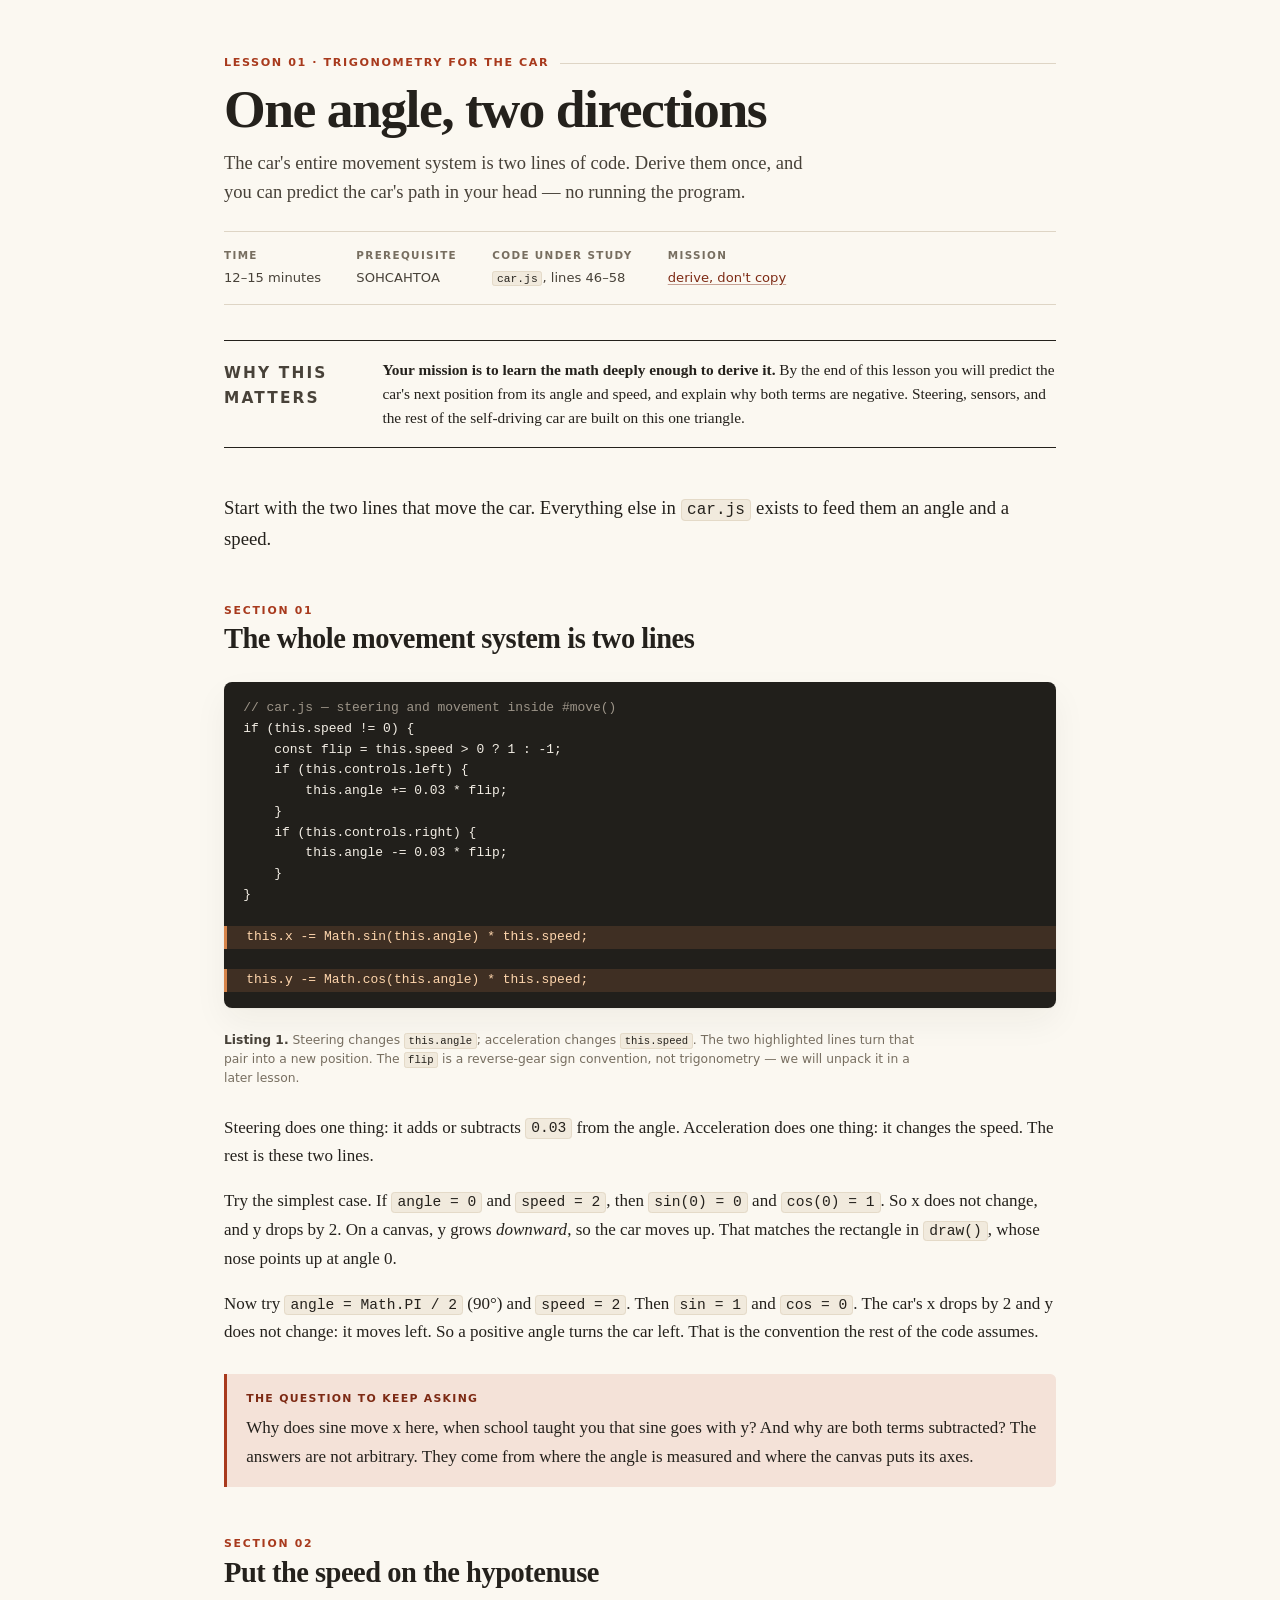
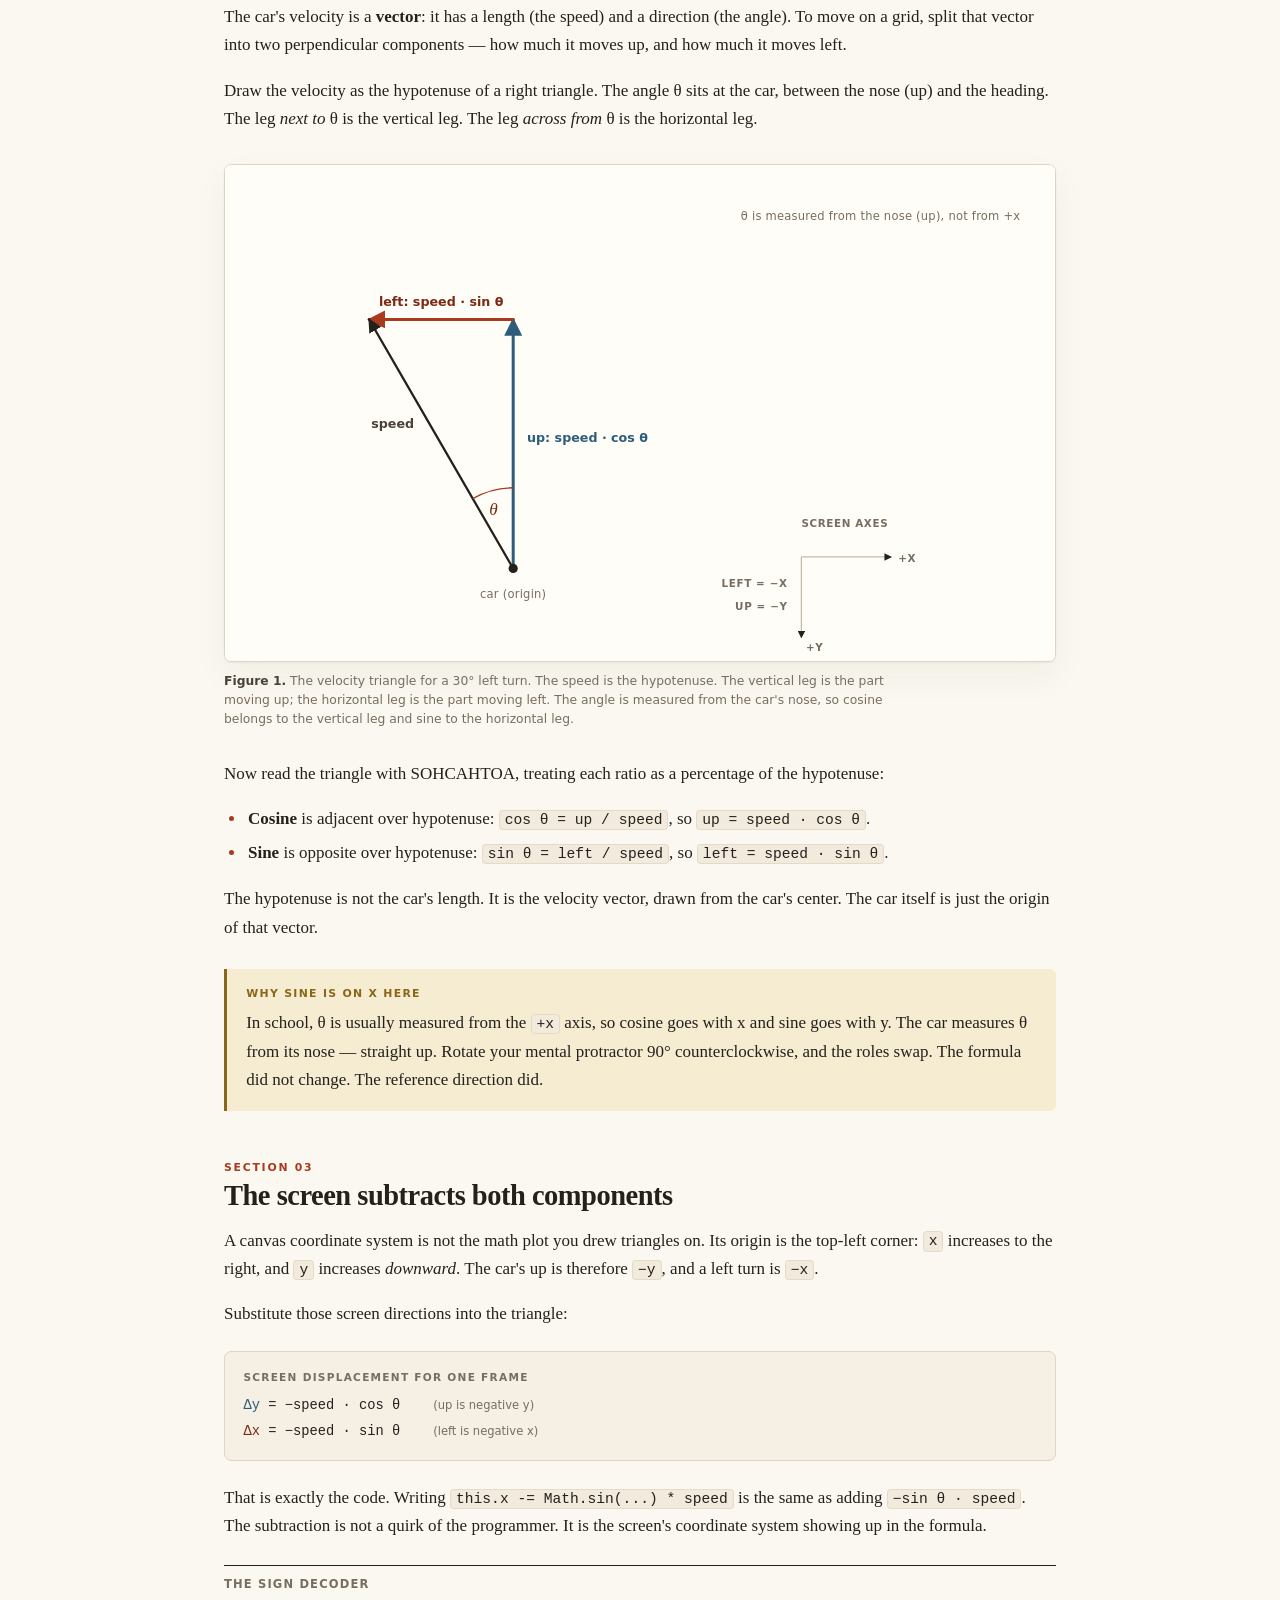
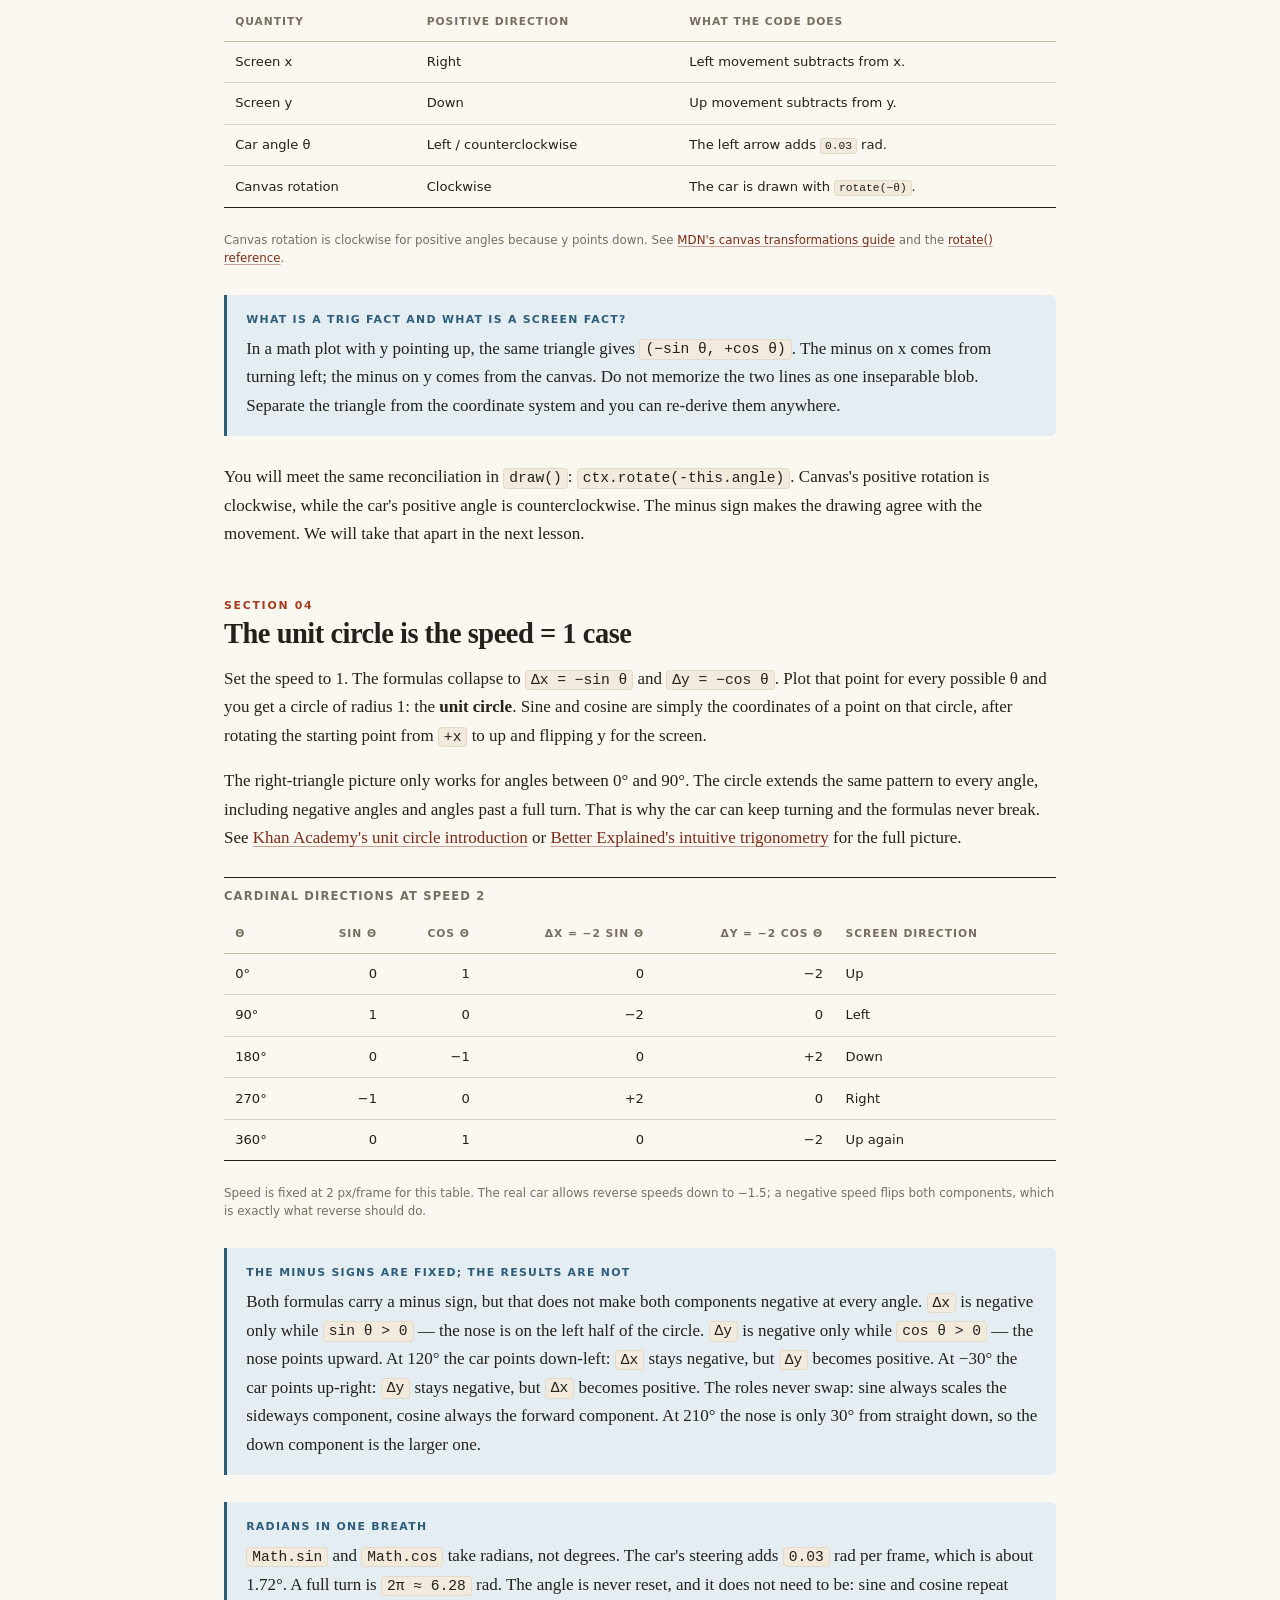
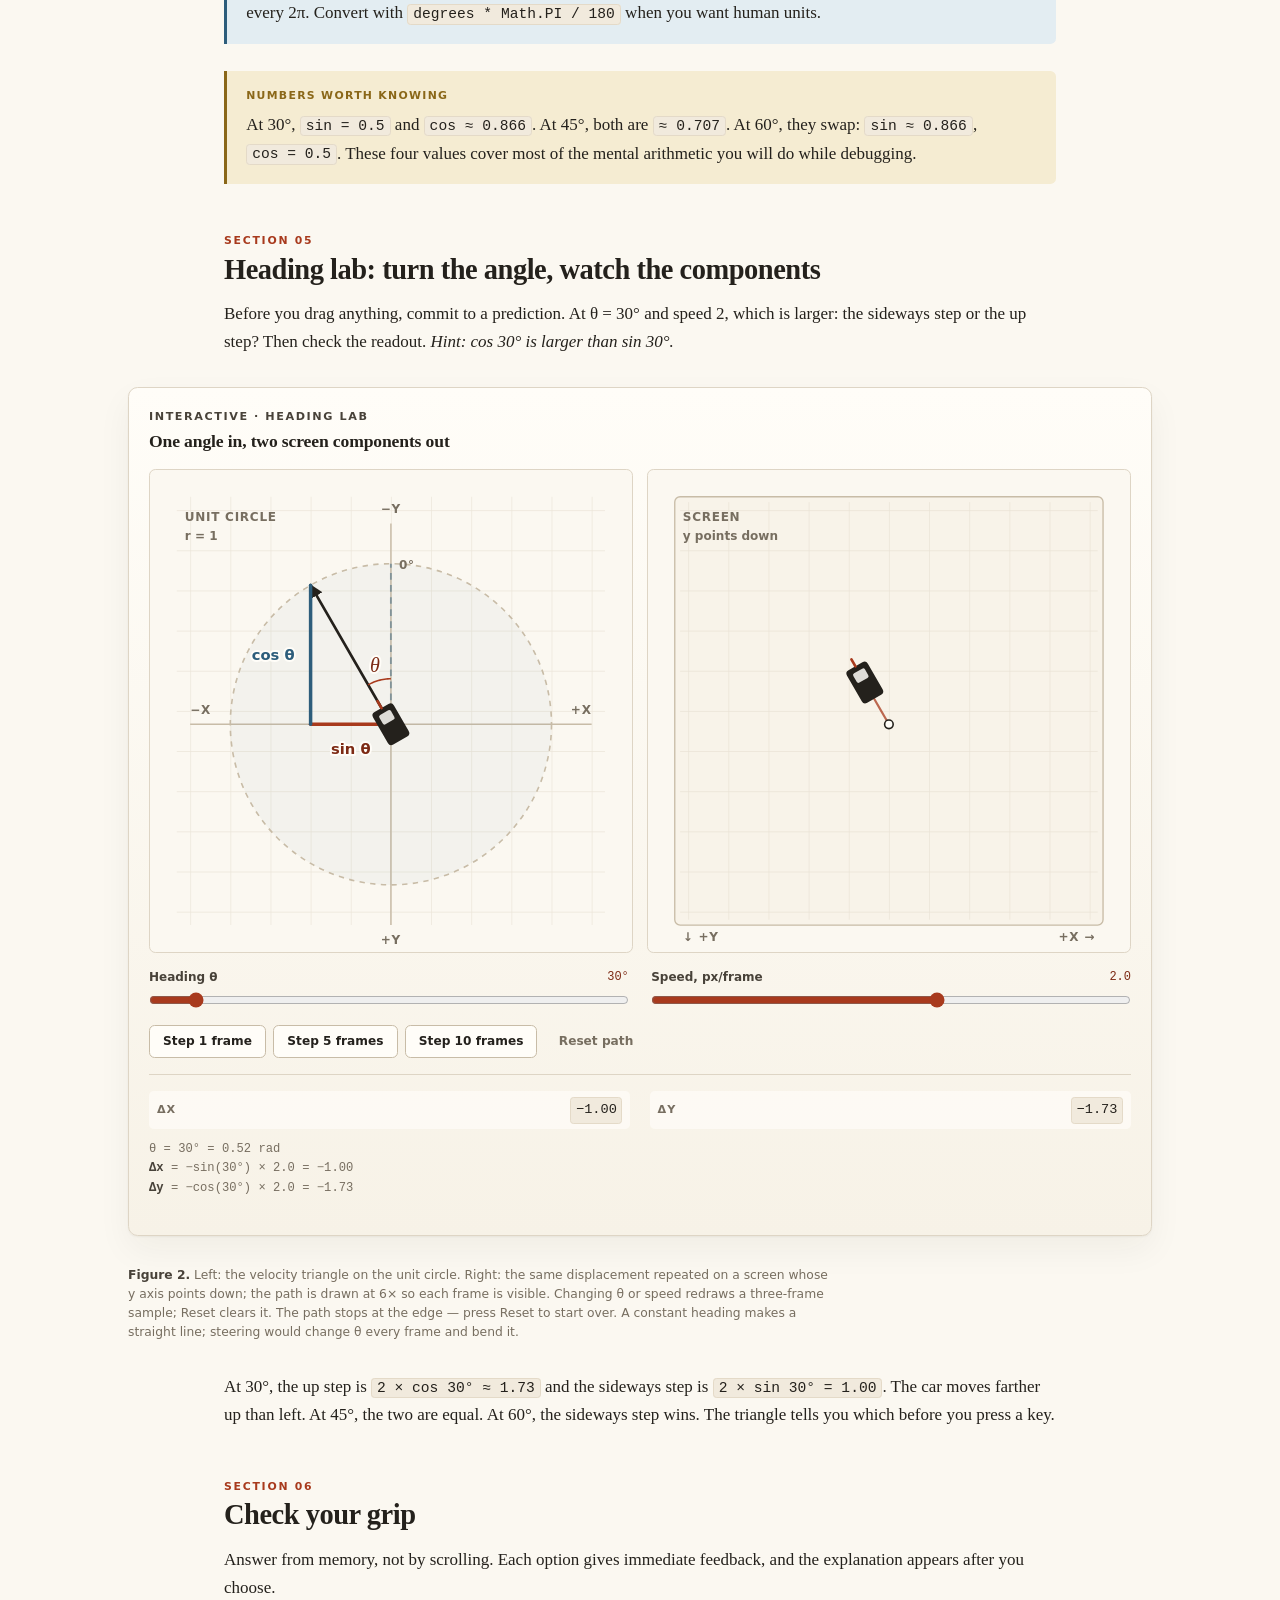
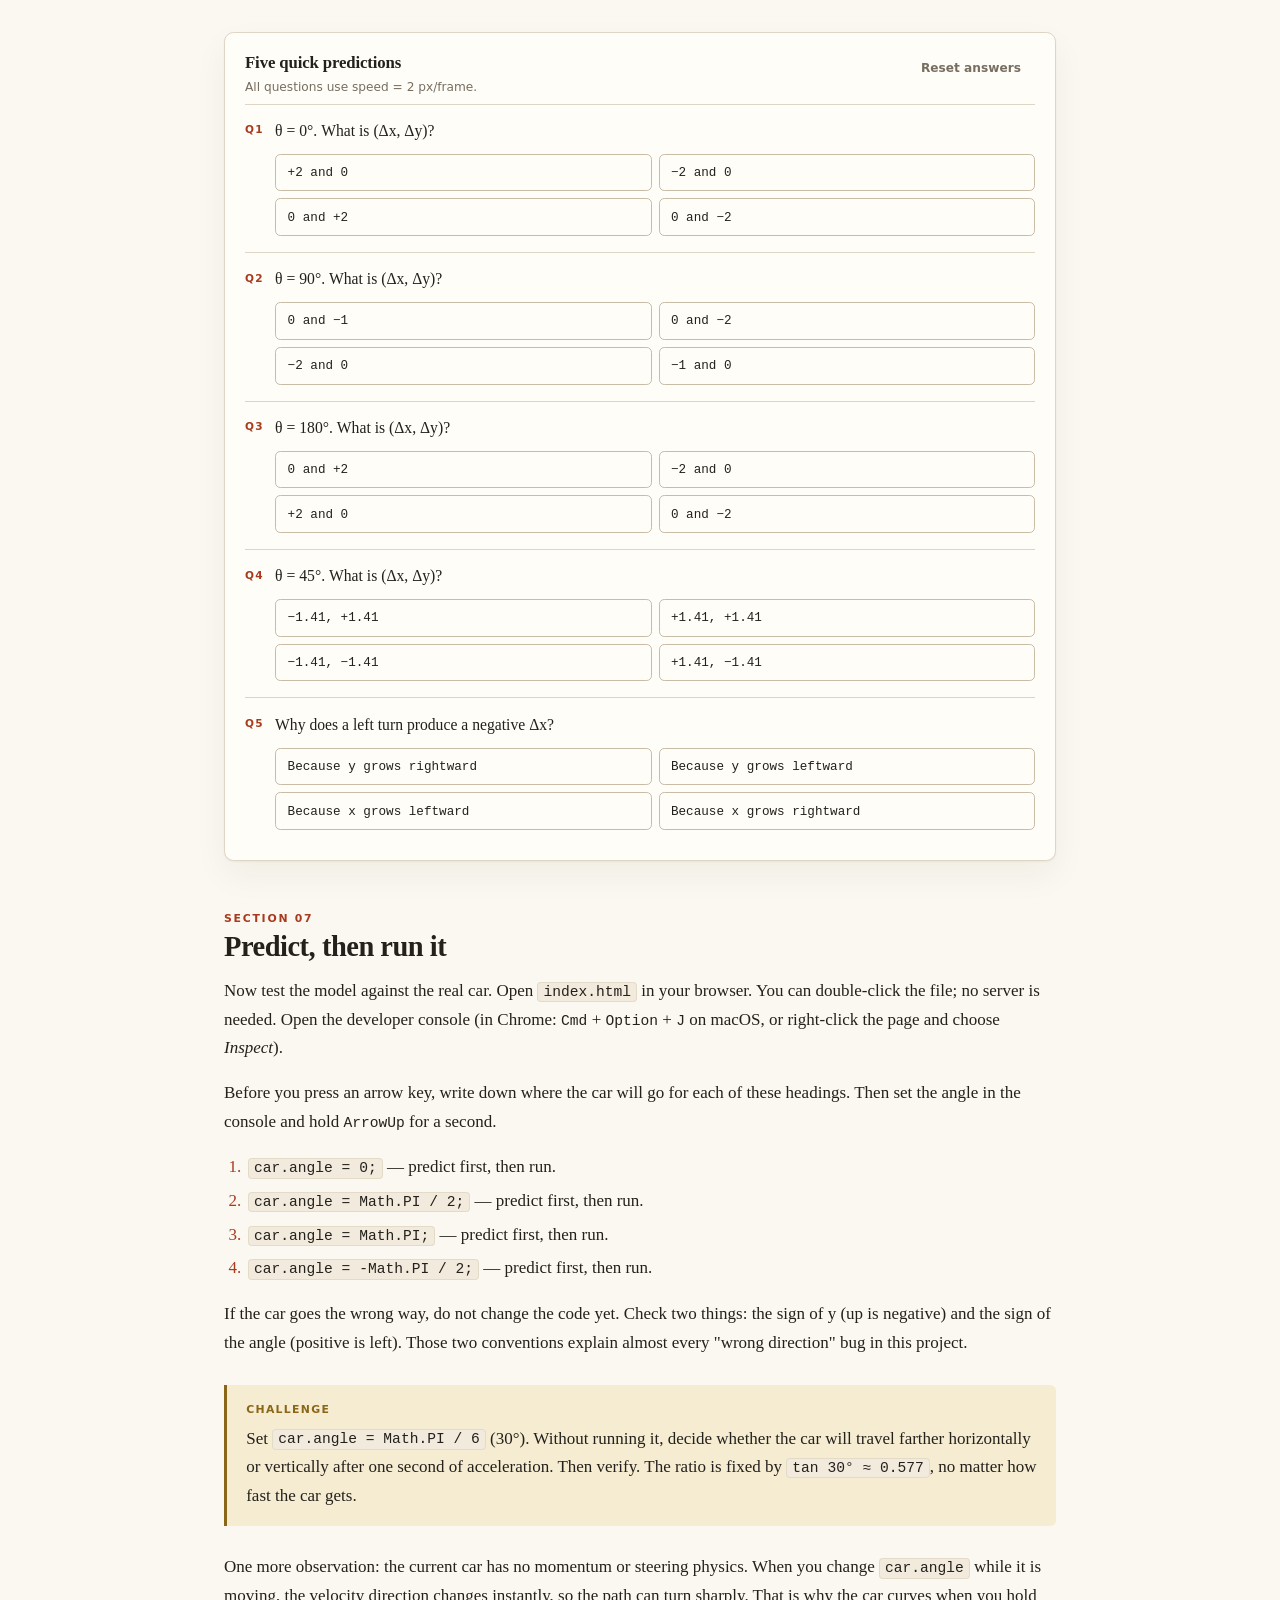
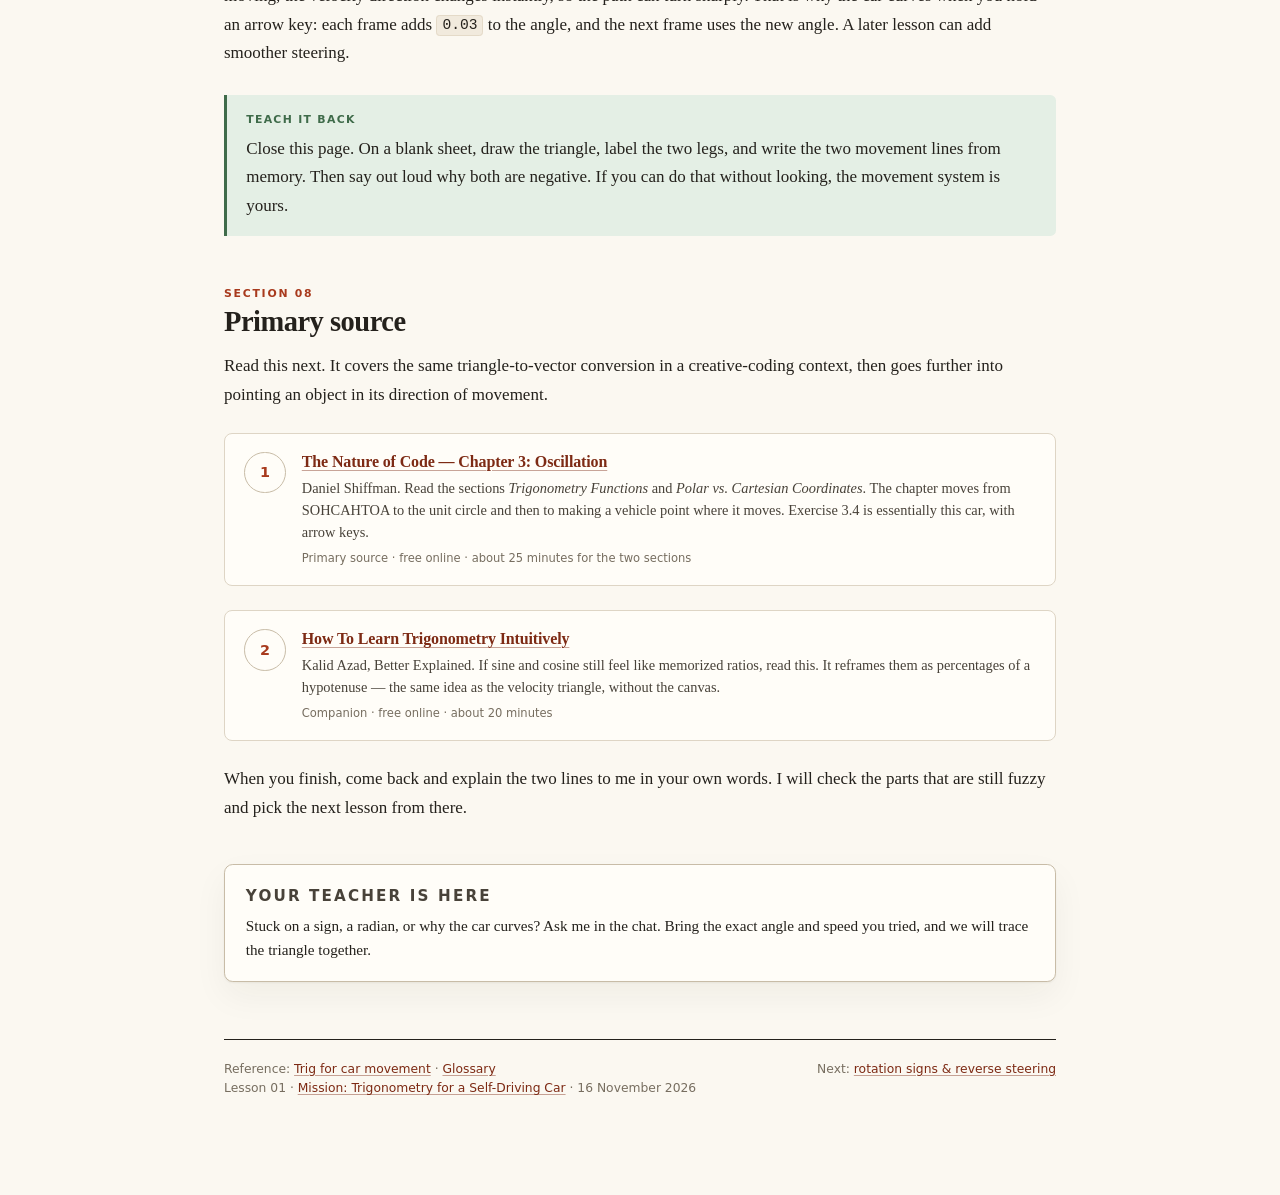
==== commit ba7325be: "add explanation for part 2" ====
--- a/lessons/0001-angle-to-motion.html
+++ b/lessons/0001-angle-to-motion.html
@@ -543,7 +543,7 @@
     <footer class="lesson-footer">
       <nav class="footer-nav" aria-label="Lesson navigation">
         <span>Reference: <a href="../reference/trig-for-car-movement.html">Trig for car movement</a> · <a href="../reference/trig-glossary.html">Glossary</a></span>
-        <span>Next: <a href="../reference/trig-for-car-movement.html#canvas-rotation">rotation signs &amp; reverse steering</a></span>
+        <span>Next: <a href="0002-rotation-and-reverse.html">rotation signs &amp; reverse steering</a></span>
       </nav>
       <p>Lesson 01 · <a href="../MISSION.md">Mission: Trigonometry for a Self-Driving Car</a> · 16 November 2026</p>
     </footer>
--- a/assets/lesson.css
+++ b/assets/lesson.css
@@ -992,6 +992,88 @@
   stroke: var(--accent);
 }
 
+/* Road geometry lab */
+
+.road-surface {
+  fill: #efe6d6;
+}
+
+.road-border {
+  stroke: var(--ink);
+  stroke-width: 5;
+  stroke-linecap: round;
+}
+
+.road-divider {
+  stroke: var(--accent);
+  stroke-width: 3.5;
+  stroke-dasharray: 12 10;
+}
+
+.lane-center-dot {
+  fill: var(--blue);
+  stroke: var(--paper-raised);
+  stroke-width: 2;
+}
+
+.lane-label {
+  font-family: var(--sans);
+  font-size: 9px;
+  font-weight: 600;
+  letter-spacing: 0.03em;
+  fill: var(--muted);
+  paint-order: stroke;
+  stroke: var(--paper-raised);
+  stroke-width: 3px;
+  stroke-linejoin: round;
+}
+
+.lane-label--index {
+  fill: var(--blue);
+  font-weight: 700;
+}
+
+.probe-line {
+  stroke: var(--gold);
+  stroke-width: 2;
+  stroke-dasharray: 4 4;
+}
+
+.probe-dot {
+  fill: var(--gold);
+  stroke: var(--paper-raised);
+  stroke-width: 2;
+}
+
+.probe-label {
+  font-family: var(--mono);
+  font-size: 10px;
+  font-weight: 700;
+  fill: var(--gold);
+  paint-order: stroke;
+  stroke: var(--paper-raised);
+  stroke-width: 3px;
+  stroke-linejoin: round;
+}
+
+.lerp-axis {
+  stroke: var(--ink);
+  stroke-width: 2;
+  stroke-linecap: round;
+}
+
+.lerp-tick {
+  stroke: var(--rule-strong);
+  stroke-width: 1.4;
+}
+
+.lerp-fraction {
+  font-family: var(--sans);
+  font-size: 9px;
+  fill: var(--muted);
+  font-variant-numeric: tabular-nums lining-nums;
+}
+
 /* ---------- Source card ---------- */
 
 .source-card {
@@ -1262,6 +1344,15 @@
     padding: 1rem 0.9rem 0.8rem;
   }
 
+  :not(pre) > code {
+    white-space: normal;
+    overflow-wrap: anywhere;
+  }
+
+  .source-card h3 {
+    overflow-wrap: anywhere;
+  }
+
   .source-card {
     grid-template-columns: 2.2rem minmax(0, 1fr);
     gap: 0.8rem;
